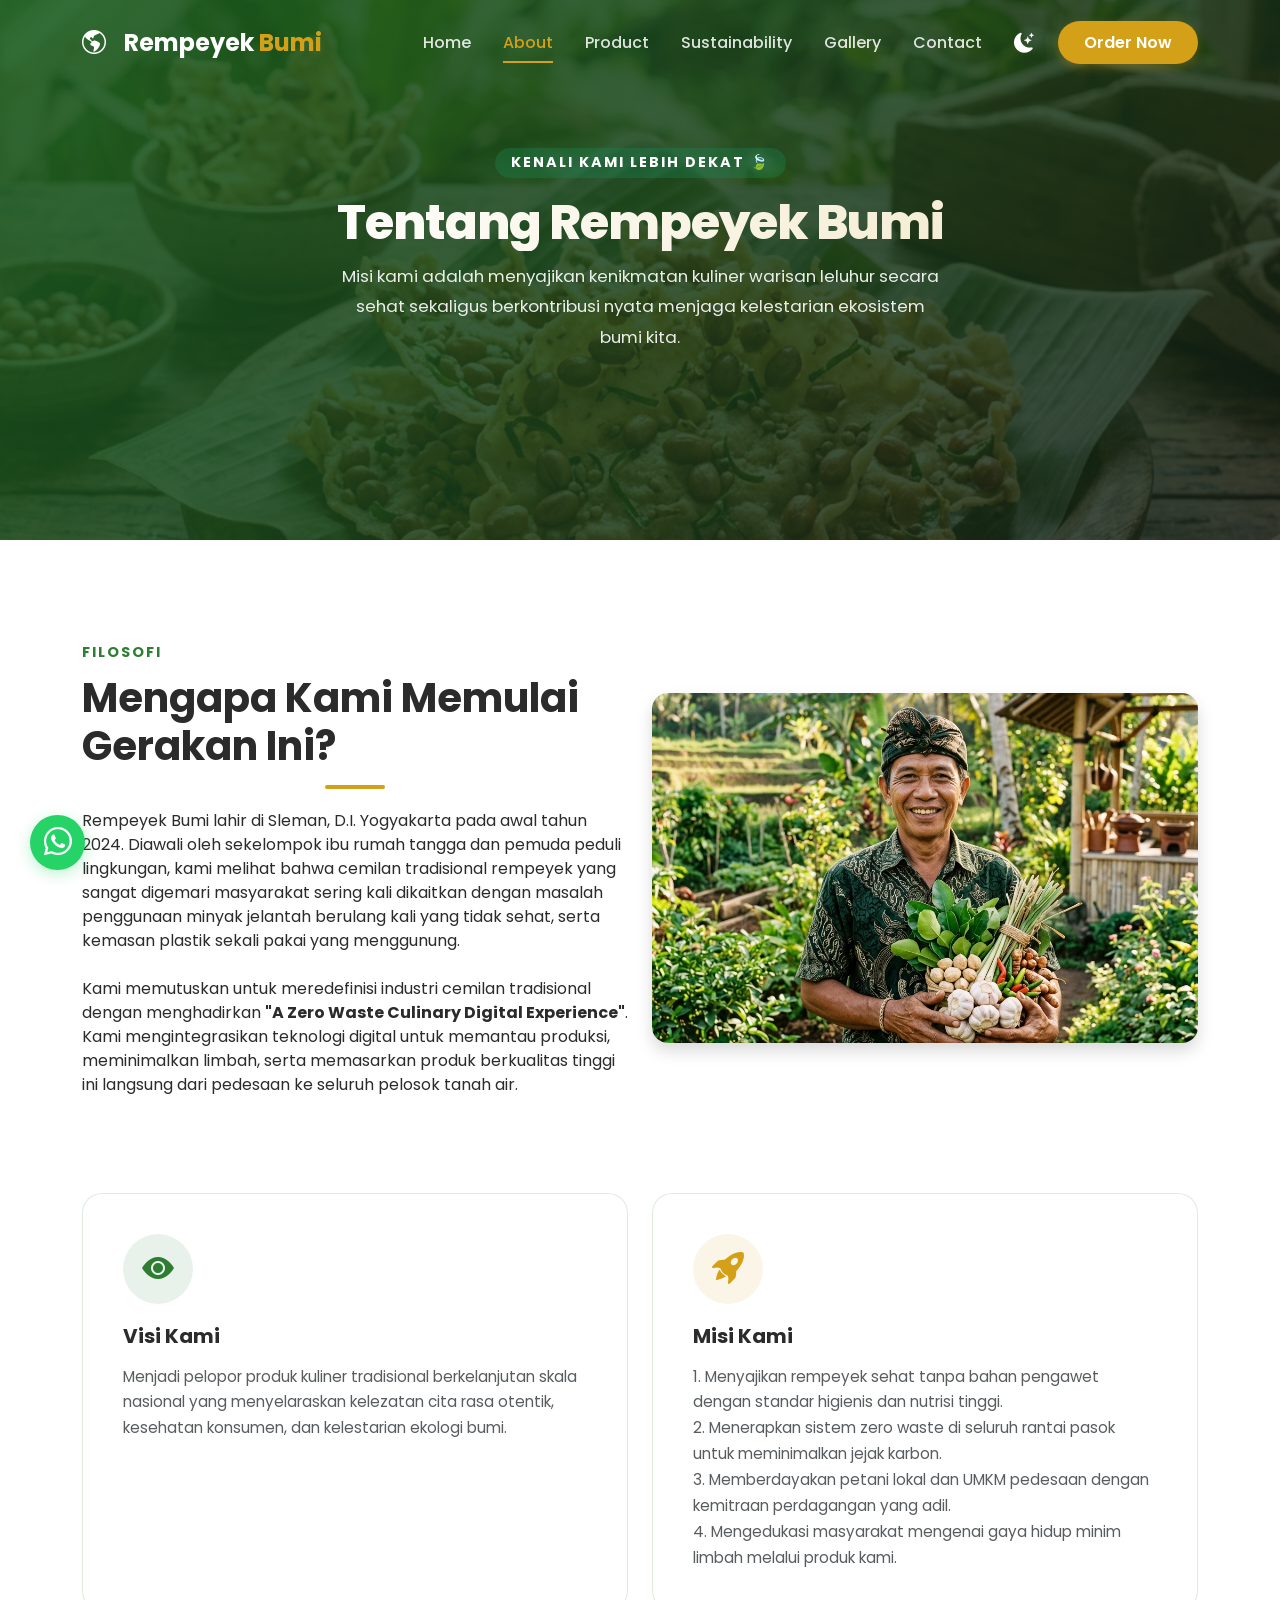
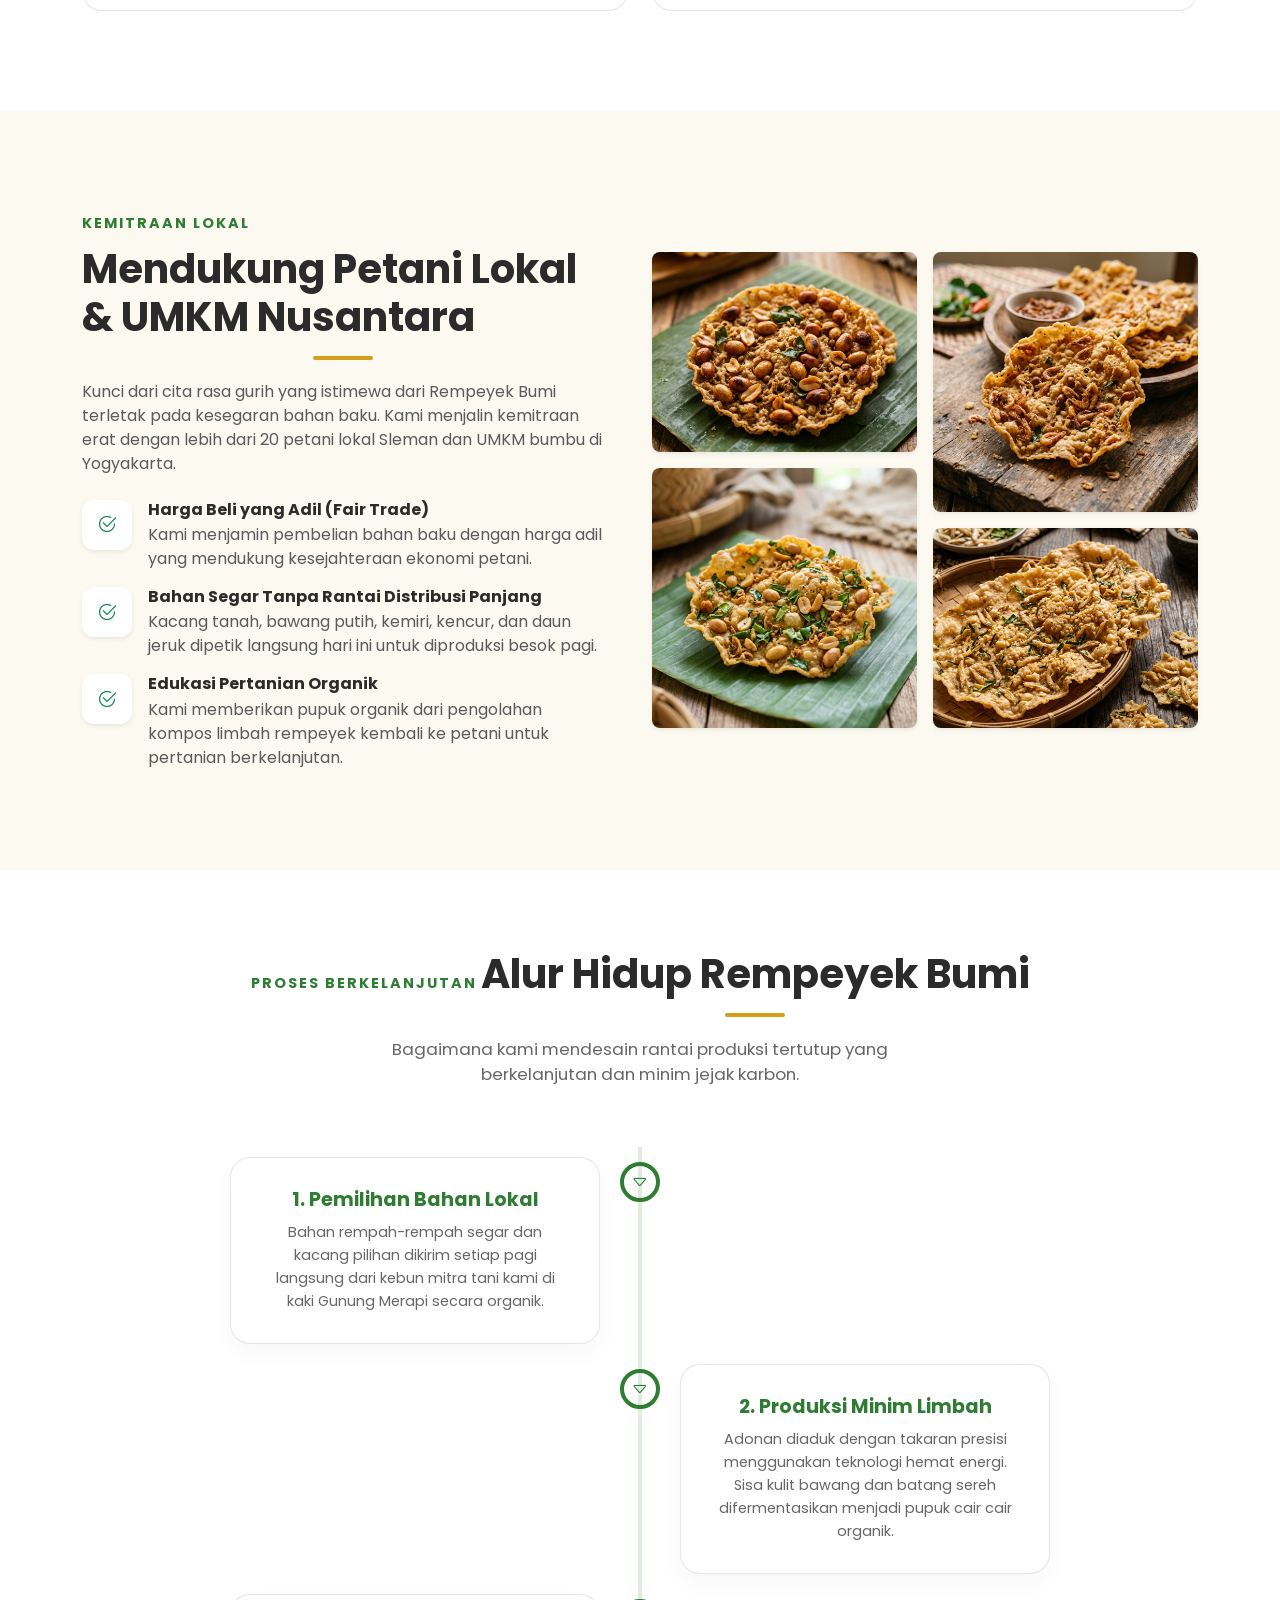
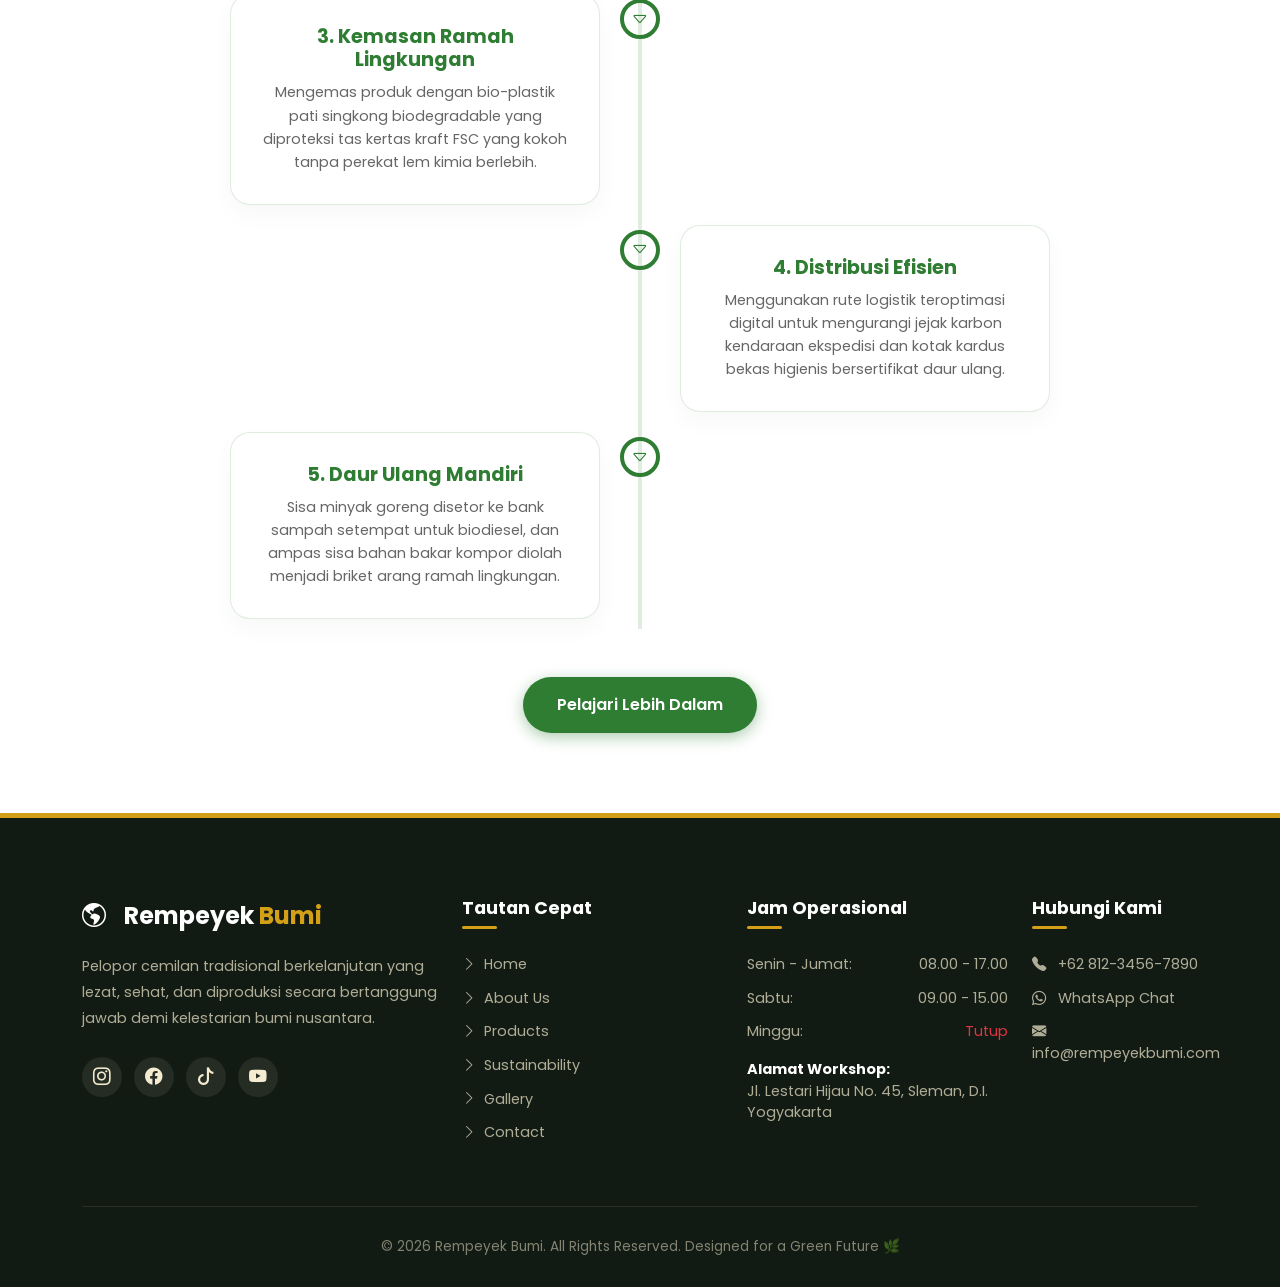
==== about.html @ d3e13c8d "project lomba" ====
<!DOCTYPE html>
<html lang="id">
<head>
    <meta charset="UTF-8">
    <meta name="viewport" content="width=device-width, initial-scale=1.0">
    <title>Tentang Kami | Rempeyek Bumi</title>
    <meta name="description" content="Kisah, visi, misi, dan komitmen keberlanjutan Rempeyek Bumi dalam menyajikan produk ramah lingkungan tanpa limbah.">
    <meta name="keywords" content="Tentang Rempeyek Bumi, Sejarah Rempeyek Bumi, Visi Misi Kuliner Berkelanjutan, UMKM Hijau">

    <!-- Favicon -->
    <link rel="icon" type="image/png" href="assets/logo.png" onerror="this.src='https://cdn-icons-png.flaticon.com/512/188/188333.png'">

    <!-- Google Fonts (Poppins) -->
    <link rel="preconnect" href="https://fonts.googleapis.com">
    <link rel="preconnect" href="https://fonts.gstatic.com" crossorigin>
    <link href="https://fonts.googleapis.com/css2?family=Poppins:ital,wght@0,300;0,400;0,500;0,600;0,700;0,800;1,400&display=swap" rel="stylesheet">

    <!-- Bootstrap 5 CSS -->
    <link href="https://cdn.jsdelivr.net/npm/bootstrap@5.3.3/dist/css/bootstrap.min.css" rel="stylesheet">
    
    <!-- Bootstrap Icons -->
    <link href="https://cdn.jsdelivr.net/npm/bootstrap-icons@1.11.3/font/bootstrap-icons.min.css" rel="stylesheet">

    <!-- Custom CSS -->
    <link rel="stylesheet" href="css/style.css">
    <link rel="stylesheet" href="css/responsive.css">
</head>
<body>

    <!-- Preloader -->
    <div id="preloader">
        <div class="spinner"></div>
    </div>

    <!-- Scroll Progress Bar -->
    <div class="scroll-progress-container">
        <div class="scroll-progress-bar"></div>
    </div>

    <!-- Sticky Navbar -->
    <nav class="navbar navbar-expand-lg fixed-top">
        <div class="container">
            <a class="navbar-brand" href="index.html">
                <i class="bi bi-globe-americas text-accent me-2"></i>
                <span class="fw-bold">Rempeyek <span style="color: var(--accent-color);">Bumi</span></span>
            </a>
            
            <div class="d-flex align-items-center d-lg-none gap-2">
                <!-- Dark Mode Toggle Mobile -->
                <button class="theme-toggle-btn" id="themeToggleMobile" onclick="document.getElementById('themeToggle').click()" aria-label="Toggle Theme">
                    <i class="bi bi-moon-stars-fill"></i>
                </button>
                <button class="navbar-toggler" type="button" data-bs-toggle="collapse" data-bs-target="#navbarNav" aria-controls="navbarNav" aria-expanded="false" aria-label="Toggle navigation">
                    <span class="navbar-toggler-icon"></span>
                </button>
            </div>

            <div class="collapse navbar-collapse" id="navbarNav">
                <ul class="navbar-nav ms-auto align-items-lg-center">
                    <li class="nav-item">
                        <a class="nav-link" href="index.html">Home</a>
                    </li>
                    <li class="nav-item">
                        <a class="nav-link" href="about.html">About</a>
                    </li>
                    <li class="nav-item">
                        <a class="nav-link" href="product.html">Product</a>
                    </li>
                    <li class="nav-item">
                        <a class="nav-link" href="sustainability.html">Sustainability</a>
                    </li>
                    <li class="nav-item">
                        <a class="nav-link" href="sustainability.html#gallery">Gallery</a>
                    </li>
                    <li class="nav-item">
                        <a class="nav-link" href="contact.html">Contact</a>
                    </li>
                    <!-- Dark Mode Toggle Desktop -->
                    <li class="nav-item d-none d-lg-block ms-2 me-3">
                        <button class="theme-toggle-btn" id="themeToggle" aria-label="Toggle Theme">
                            <i class="bi bi-moon-stars-fill"></i>
                        </button>
                    </li>
                    <li class="nav-item">
                        <a class="btn-nav-order" href="product.html">Order Now</a>
                    </li>
                </ul>
            </div>
        </div>
    </nav>

    <!-- Page Header (Hero style but shorter) -->
    <header class="hero-section" style="background-image: url('img/hero-bg.png'); height: 60vh; min-height: 400px;">
        <div class="hero-overlay" style="background: linear-gradient(135deg, rgba(27, 94, 32, 0.9) 0%, rgba(18, 27, 19, 0.8) 100%);"></div>
        <div class="container text-center hero-content">
            <span class="section-tag text-white bg-success px-3 py-1 rounded-pill mb-3 fs-7" style="--bs-bg-opacity: .35;">
                Kenali Kami Lebih Dekat 🍃
            </span>
            <h1 class="hero-title" style="font-size: 3rem;">Tentang Rempeyek Bumi</h1>
            <p class="hero-desc mx-auto" style="max-width: 600px; font-size: 1.05rem;">
                Misi kami adalah menyajikan kenikmatan kuliner warisan leluhur secara sehat sekaligus berkontribusi nyata menjaga kelestarian ekosistem bumi kita.
            </p>
        </div>
    </header>

    <!-- Vision & Mission Section -->
    <section class="section-padding">
        <div class="container">
            <div class="row align-items-center mb-5 pb-lg-4">
                <div class="col-lg-6 order-lg-2 mb-4 mb-lg-0 fade-up-element">
                    <img src="img/about-chef.png" alt="Filosofi Kami" class="img-fluid rounded-4 shadow" style="width: 100%; height: 350px; object-fit: cover;">
                </div>
                <div class="col-lg-6 order-lg-1 fade-up-element justify">
                    <span class="section-tag">Filosofi</span>
                    <h2 class="section-title text-start">Mengapa Kami Memulai Gerakan Ini?</h2>
                    <p class="mb-4">
                        Rempeyek Bumi lahir di Sleman, D.I. Yogyakarta pada awal tahun 2024. Diawali oleh sekelompok ibu rumah tangga dan pemuda peduli lingkungan, kami melihat bahwa cemilan tradisional rempeyek yang sangat digemari masyarakat sering kali dikaitkan dengan masalah penggunaan minyak jelantah berulang kali yang tidak sehat, serta kemasan plastik sekali pakai yang menggunung.
                    </p>
                    <p class="mb-0">
                        Kami memutuskan untuk meredefinisi industri cemilan tradisional dengan menghadirkan <strong>"A Zero Waste Culinary Digital Experience"</strong>. Kami mengintegrasikan teknologi digital untuk memantau produksi, meminimalkan limbah, serta memasarkan produk berkualitas tinggi ini langsung dari pedesaan ke seluruh pelosok tanah air.
                    </p>
                </div>
            </div>

            <!-- Vision Mission Boxes -->
            <div class="row g-4 mt-4">
                <div class="col-md-6 fade-up-element">
                    <div class="choose-card" style="text-align: left; padding: 40px;">
                        <div class="choose-icon-wrapper" style="margin: 0 0 20px 0;">
                            <i class="bi bi-eye-fill"></i>
                        </div>
                        <h4 class="mb-3">Visi Kami</h4>
                        <p class="text-muted mb-0" style="font-size: 0.95rem; line-height: 1.7;">
                            Menjadi pelopor produk kuliner tradisional berkelanjutan skala nasional yang menyelaraskan kelezatan cita rasa otentik, kesehatan konsumen, dan kelestarian ekologi bumi.
                        </p>
                    </div>
                </div>
                <div class="col-md-6 fade-up-element">
                    <div class="choose-card" style="text-align: left; padding: 40px;">
                        <div class="choose-icon-wrapper" style="margin: 0 0 20px 0; background-color: rgba(212, 160, 23, 0.1); color: var(--accent-color);">
                            <i class="bi bi-rocket-takeoff-fill"></i>
                        </div>
                        <h4 class="mb-3">Misi Kami</h4>
                        <p class="text-muted mb-0" style="font-size: 0.95rem; line-height: 1.7;">
                            1. Menyajikan rempeyek sehat tanpa bahan pengawet dengan standar higienis dan nutrisi tinggi.<br>
                            2. Menerapkan sistem zero waste di seluruh rantai pasok untuk meminimalkan jejak karbon.<br>
                            3. Memberdayakan petani lokal dan UMKM pedesaan dengan kemitraan perdagangan yang adil.<br>
                            4. Mengedukasi masyarakat mengenai gaya hidup minim limbah melalui produk kami.
                        </p>
                    </div>
                </div>
            </div>
        </div>
    </section>

    <!-- Local Farmers Partnership Section -->
    <section class="section-padding bg-cream-section">
        <div class="container">
            <div class="row align-items-center">
                <div class="col-lg-6 fade-up-element">
                    <div class="pe-lg-4">
                        <span class="section-tag">Kemitraan Lokal</span>
                        <h2 class="section-title text-start">Mendukung Petani Lokal & UMKM Nusantara</h2>
                        <p class="mb-4 text-muted">
                            Kunci dari cita rasa gurih yang istimewa dari Rempeyek Bumi terletak pada kesegaran bahan baku. Kami menjalin kemitraan erat dengan lebih dari 20 petani lokal Sleman dan UMKM bumbu di Yogyakarta.
                        </p>
                        
                        <div class="d-flex align-items-start gap-3 mb-3">
                            <div class="about-icon-wrapper bg-white shadow-sm" style="font-size: 1.25rem;">
                                <i class="bi bi-check2-circle text-success"></i>
                            </div>
                            <div>
                                <h6 class="fw-bold mb-1">Harga Beli yang Adil (Fair Trade)</h6>
                                <p class="text-muted mb-0 fs-7">Kami menjamin pembelian bahan baku dengan harga adil yang mendukung kesejahteraan ekonomi petani.</p>
                            </div>
                        </div>

                        <div class="d-flex align-items-start gap-3 mb-3">
                            <div class="about-icon-wrapper bg-white shadow-sm" style="font-size: 1.25rem;">
                                <i class="bi bi-check2-circle text-success"></i>
                            </div>
                            <div>
                                <h6 class="fw-bold mb-1">Bahan Segar Tanpa Rantai Distribusi Panjang</h6>
                                <p class="text-muted mb-0 fs-7">Kacang tanah, bawang putih, kemiri, kencur, dan daun jeruk dipetik langsung hari ini untuk diproduksi besok pagi.</p>
                            </div>
                        </div>

                        <div class="d-flex align-items-start gap-3">
                            <div class="about-icon-wrapper bg-white shadow-sm" style="font-size: 1.25rem;">
                                <i class="bi bi-check2-circle text-success"></i>
                            </div>
                            <div>
                                <h6 class="fw-bold mb-1">Edukasi Pertanian Organik</h6>
                                <p class="text-muted mb-0 fs-7">Kami memberikan pupuk organik dari pengolahan kompos limbah rempeyek kembali ke petani untuk pertanian berkelanjutan.</p>
                            </div>
                        </div>
                    </div>
                </div>
                <div class="col-lg-6 mt-5 mt-lg-0 fade-up-element">
                    <div class="row g-3">
                        <div class="col-6">
                            <img src="img/prod-kacang.png" alt="Bahan Kacang Tanah" class="img-fluid rounded-3 shadow-sm mb-3" style="width: 100%; height: 200px; object-fit: cover;" onerror="this.src='https://images.unsplash.com/photo-1599599810769-bcde5a160d32?auto=format&fit=crop&w=300&q=80'">
                            <img src="img/prod-daunjeruk.png" alt="Daun Jeruk Segar" class="img-fluid rounded-3 shadow-sm" style="width: 100%; height: 260px; object-fit: cover;" onerror="this.src='https://images.unsplash.com/photo-1596701062351-8c2c14d1fdd0?auto=format&fit=crop&w=300&q=80'">
                        </div>
                        <div class="col-6">
                            <img src="img/prod-udang.png" alt="Udang Rebon Segar" class="img-fluid rounded-3 shadow-sm mb-3" style="width: 100%; height: 260px; object-fit: cover;" onerror="this.src='https://images.unsplash.com/photo-1534422298391-e4f8c172dddb?auto=format&fit=crop&w=300&q=80'">
                            <img src="img/prod-teri.png" alt="Teri Nasi Premium" class="img-fluid rounded-3 shadow-sm" style="width: 100%; height: 200px; object-fit: cover;" onerror="this.src='https://images.unsplash.com/photo-1534080391025-a7c065f41ae1?auto=format&fit=crop&w=300&q=80'">
                        </div>
                    </div>
                </div>
            </div>
        </div>
    </section>

    <!-- Sourcing-to-Waste Process Timeline Section -->
    <section class="section-padding timeline-section" id="process">
        <div class="container text-center">
            <span class="section-tag">Proses Berkelanjutan</span>
            <h2 class="section-title">Alur Hidup Rempeyek Bumi</h2>
            <p class="section-desc">
                Bagaimana kami mendesain rantai produksi tertutup yang berkelanjutan dan minim jejak karbon.
            </p>

            <!-- Timeline -->
            <div class="timeline mt-5">
                <!-- Step 1 -->
                <div class="timeline-item timeline-left fade-up-element">
                    <div class="timeline-content">
                        <h4>1. Pemilihan Bahan Lokal</h4>
                        <p>Bahan rempah-rempah segar dan kacang pilihan dikirim setiap pagi langsung dari kebun mitra tani kami di kaki Gunung Merapi secara organik.</p>
                    </div>
                </div>
                <!-- Step 2 -->
                <div class="timeline-item timeline-right fade-up-element">
                    <div class="timeline-content">
                        <h4>2. Produksi Minim Limbah</h4>
                        <p>Adonan diaduk dengan takaran presisi menggunakan teknologi hemat energi. Sisa kulit bawang dan batang sereh difermentasikan menjadi pupuk cair cair organik.</p>
                    </div>
                </div>
                <!-- Step 3 -->
                <div class="timeline-item timeline-left fade-up-element">
                    <div class="timeline-content">
                        <h4>3. Kemasan Ramah Lingkungan</h4>
                        <p>Mengemas produk dengan bio-plastik pati singkong biodegradable yang diproteksi tas kertas kraft FSC yang kokoh tanpa perekat lem kimia berlebih.</p>
                    </div>
                </div>
                <!-- Step 4 -->
                <div class="timeline-item timeline-right fade-up-element">
                    <div class="timeline-content">
                        <h4>4. Distribusi Efisien</h4>
                        <p>Menggunakan rute logistik teroptimasi digital untuk mengurangi jejak karbon kendaraan ekspedisi dan kotak kardus bekas higienis bersertifikat daur ulang.</p>
                    </div>
                </div>
                <!-- Step 5 -->
                <div class="timeline-item timeline-left fade-up-element">
                    <div class="timeline-content">
                        <h4>5. Daur Ulang Mandiri</h4>
                        <p>Sisa minyak goreng disetor ke bank sampah setempat untuk biodiesel, dan ampas sisa bahan bakar kompor diolah menjadi briket arang ramah lingkungan.</p>
                    </div>
                </div>
            </div>
            
            <div class="text-center mt-5">
                <a href="sustainability.html" class="btn btn-primary-custom">Pelajari Lebih Dalam</a>
            </div>
        </div>
    </section>

    <!-- Footer -->
    <footer class="footer">
        <div class="container">
            <div class="row g-4">
                <div class="col-lg-4 col-md-6">
                    <a class="footer-brand" href="index.html">
                        <i class="bi bi-globe-americas text-accent me-2"></i>
                        <span>Rempeyek <span style="color: var(--accent-color);">Bumi</span></span>
                    </a>
                    <p class="footer-desc">
                        Pelopor cemilan tradisional berkelanjutan yang lezat, sehat, dan diproduksi secara bertanggung jawab demi kelestarian bumi nusantara.
                    </p>
                    <div class="social-links">
                        <a href="https://instagram.com" target="_blank" class="social-btn" aria-label="Instagram"><i class="bi bi-instagram"></i></a>
                        <a href="https://facebook.com" target="_blank" class="social-btn" aria-label="Facebook"><i class="bi bi-facebook"></i></a>
                        <a href="https://tiktok.com" target="_blank" class="social-btn" aria-label="TikTok"><i class="bi bi-tiktok"></i></a>
                        <a href="https://youtube.com" target="_blank" class="social-btn" aria-label="YouTube"><i class="bi bi-youtube"></i></a>
                    </div>
                </div>
                
                <div class="col-lg-3 col-md-6">
                    <h5 class="footer-title">Tautan Cepat</h5>
                    <ul class="footer-links">
                        <li><a href="index.html"><i class="bi bi-chevron-right me-1"></i> Home</a></li>
                        <li><a href="about.html"><i class="bi bi-chevron-right me-1"></i> About Us</a></li>
                        <li><a href="product.html"><i class="bi bi-chevron-right me-1"></i> Products</a></li>
                        <li><a href="sustainability.html"><i class="bi bi-chevron-right me-1"></i> Sustainability</a></li>
                        <li><a href="sustainability.html#gallery"><i class="bi bi-chevron-right me-1"></i> Gallery</a></li>
                        <li><a href="contact.html"><i class="bi bi-chevron-right me-1"></i> Contact</a></li>
                    </ul>
                </div>

                <div class="col-lg-3 col-md-6">
                    <h5 class="footer-title">Jam Operasional</h5>
                    <ul class="footer-links" style="color: rgba(244, 235, 208, 0.7);">
                        <li class="d-flex justify-content-between"><span>Senin - Jumat:</span> <span>08.00 - 17.00</span></li>
                        <li class="d-flex justify-content-between"><span>Sabtu:</span> <span>09.00 - 15.00</span></li>
                        <li class="d-flex justify-content-between"><span>Minggu:</span> <span class="text-danger">Tutup</span></li>
                        <li class="mt-3">
                            <span class="d-block fw-bold text-white">Alamat Workshop:</span>
                            Jl. Lestari Hijau No. 45, Sleman, D.I. Yogyakarta
                        </li>
                    </ul>
                </div>

                <div class="col-lg-2 col-md-6">
                    <h5 class="footer-title">Hubungi Kami</h5>
                    <ul class="footer-links">
                        <li><a href="tel:+6281234567890"><i class="bi bi-telephone-fill me-2 text-accent"></i> +62 812-3456-7890</a></li>
                        <li><a href="https://wa.me/6281234567890" target="_blank"><i class="bi bi-whatsapp me-2 text-accent"></i> WhatsApp Chat</a></li>
                        <li><a href="mailto:info@rempeyekbumi.com"><i class="bi bi-envelope-fill me-2 text-accent"></i> info@rempeyekbumi.com</a></li>
                    </ul>
                </div>
            </div>
            
            <div class="footer-bottom">
                <p class="mb-0">&copy; 2026 Rempeyek Bumi. All Rights Reserved. Designed for a Green Future 🌿</p>
            </div>
        </div>
    </footer>

    <!-- Back to Top Button -->
    <button class="back-to-top" aria-label="Scroll Back to Top">
        <i class="bi bi-arrow-up-short"></i>
    </button>

    <!-- Floating WhatsApp Button -->
    <a href="https://wa.me/6281234567890" target="_blank" class="whatsapp-float" aria-label="Contact via WhatsApp">
        <i class="bi bi-whatsapp"></i>
    </a>

    <!-- Toast Notification Container -->
    <div class="toast-container position-fixed bottom-0 end-0 p-3" id="toastContainer"></div>

    <!-- Bootstrap 5 Bundle with Popper -->
    <script src="https://cdn.jsdelivr.net/npm/bootstrap@5.3.3/dist/js/bootstrap.bundle.min.js"></script>
    
    <!-- Custom JS -->
    <script src="js/script.js"></script>
</body>
</html>
---- css/style.css ----
/* ==========================================================================
   STYLE.CSS - Rempeyek Bumi (Zero Waste Culinary Digital Experience)
   ========================================================================== */

/* --- Google Fonts --- */
@import url('https://fonts.googleapis.com/css2?family=Poppins:ital,wght@0,300;0,400;0,500;0,600;0,700;0,800;1,400&display=swap');

/* --- Root Variables (Light Theme) --- */
:root {
    --primary-color: #2E7D32;        /* Eco Green */
    --primary-light: #4caf50;
    --primary-dark: #1b5e20;
    --secondary-color: #F4EBD0;      /* Warm Cream */
    --accent-color: #D4A017;         /* Eco Gold */
    --accent-light: #ffd700;
    --text-color: #2B2B2B;           /* Dark Charcoal */
    --bg-color: #FFFFFF;             /* Pure White */
    --card-bg: #FFFFFF;
    --footer-bg: #121B13;
    --footer-text: #F4EBD0;
    --border-color: rgba(46, 125, 50, 0.15);
    
    /* Glassmorphism Styles */
    --glass-bg: rgba(255, 255, 255, 0.85);
    --glass-border: rgba(255, 255, 255, 0.4);
    --glass-shadow: rgba(0, 0, 0, 0.08);
    
    /* Transitions */
    --transition-fast: all 0.25s ease-in-out;
    --transition-slow: all 0.5s cubic-bezier(0.4, 0, 0.2, 1);
}

/* --- Dark Theme Variables --- */
body.dark-theme {
    --primary-color: #3b9c40;        /* Brighter green for contrast */
    --primary-light: #81c784;
    --primary-dark: #0f3d12;
    --secondary-color: #2D271F;      /* Dark warm cream/brown */
    --accent-color: #E5B22D;         /* Vibrant Gold */
    --accent-light: #ffd700;
    --text-color: #F4EBD0;           /* Cream text for dark theme */
    --bg-color: #0F1610;             /* Very Dark Eco Green */
    --card-bg: #162218;              /* Slightly lighter dark green */
    --border-color: rgba(255, 255, 255, 0.1);
    
    --glass-bg: rgba(22, 34, 24, 0.85);
    --glass-border: rgba(255, 255, 255, 0.05);
    --glass-shadow: rgba(0, 0, 0, 0.3);
}

/* --- Core Reset & Styles --- */
* {
    margin: 0;
    padding: 0;
    box-sizing: border-box;
}

body {
    font-family: 'Poppins', sans-serif;
    color: var(--text-color);
    background-color: var(--bg-color);
    overflow-x: hidden;
    transition: background-color var(--transition-slow), color var(--transition-slow);
}

a {
    text-decoration: none;
    transition: var(--transition-fast);
}

ul {
    list-style: none;
    padding: 0;
    margin: 0;
}

/* --- Preloader --- */
#preloader {
    position: fixed;
    top: 0;
    left: 0;
    width: 100%;
    height: 100%;
    background-color: var(--bg-color);
    z-index: 99999;
    display: flex;
    justify-content: center;
    align-items: center;
    transition: opacity 0.5s ease, visibility 0.5s ease;
}

.spinner {
    width: 60px;
    height: 60px;
    border: 5px solid var(--secondary-color);
    border-top: 5px solid var(--primary-color);
    border-radius: 50%;
    animation: spin 1s linear infinite;
}

@keyframes spin {
    0% { transform: rotate(0deg); }
    100% { transform: rotate(360deg); }
}

/* --- Scroll Progress Bar --- */
.scroll-progress-container {
    position: fixed;
    top: 0;
    left: 0;
    width: 100%;
    height: 4px;
    z-index: 10000;
    background: transparent;
}

.scroll-progress-bar {
    height: 100%;
    background: linear-gradient(to right, var(--primary-color), var(--accent-color));
    width: 0%;
    transition: width 0.1s ease-out;
}

/* --- Sticky Navbar --- */
.navbar {
    padding: 20px 0;
    transition: var(--transition-slow);
    z-index: 9999;
    border-bottom: 1px solid transparent;
}

.navbar.navbar-scrolled {
    padding: 10px 0;
    background-color: var(--glass-bg) !important;
    backdrop-filter: blur(15px);
    -webkit-backdrop-filter: blur(15px);
    box-shadow: 0 4px 30px var(--glass-shadow);
    border-bottom: 1px solid var(--glass-border);
}

.navbar-brand {
    font-weight: 700;
    font-size: 1.5rem;
    color: #FFFFFF !important;
    display: flex;
    align-items: center;
    gap: 10px;
}

.navbar.navbar-scrolled .navbar-brand {
    color: var(--primary-color) !important;
}

.navbar-brand img {
    height: 40px;
    transition: var(--transition-fast);
}

.nav-link {
    font-weight: 500;
    color: rgba(255, 255, 255, 0.85) !important;
    position: relative;
    padding: 8px 16px !important;
    transition: var(--transition-fast);
}

.navbar.navbar-scrolled .nav-link {
    color: var(--text-color) !important;
}

.nav-link:hover, 
.nav-link.active {
    color: var(--accent-color) !important;
}

.navbar.navbar-scrolled .nav-link:hover, 
.navbar.navbar-scrolled .nav-link.active {
    color: var(--primary-color) !important;
}

.nav-link::after {
    content: '';
    position: absolute;
    bottom: 0;
    left: 16px;
    width: 0;
    height: 2px;
    background-color: var(--accent-color);
    transition: var(--transition-fast);
}

.navbar.navbar-scrolled .nav-link::after {
    background-color: var(--primary-color);
}

.nav-link:hover::after,
.nav-link.active::after {
    width: calc(100% - 32px);
}

.navbar-toggler {
    border: none;
    padding: 5px;
}

.navbar-toggler:focus {
    box-shadow: none;
}

.navbar-toggler-icon {
    background-image: url("data:image/svg+xml,%3csvg xmlns='http://www.w3.org/2000/svg' viewBox='0 0 30 30'%3e%3cpath stroke='rgba%28255, 255, 255, 0.95%29' stroke-linecap='round' stroke-miterlimit='10' stroke-width='2' d='M4 7h22M4 15h22M4 23h22'/%3e%3c/svg%3e");
}

.navbar.navbar-scrolled .navbar-toggler-icon {
    background-image: url("data:image/svg+xml,%3csvg xmlns='http://www.w3.org/2000/svg' viewBox='0 0 30 30'%3e%3cpath stroke='rgba%2846, 125, 50, 0.95%29' stroke-linecap='round' stroke-miterlimit='10' stroke-width='2' d='M4 7h22M4 15h22M4 23h22'/%3e%3c/svg%3e");
}

/* Navbar Buttons & Toggles */
.btn-nav-order {
    background-color: var(--accent-color);
    color: #FFFFFF !important;
    font-weight: 600;
    border-radius: 50px;
    padding: 8px 24px !important;
    border: 2px solid transparent;
    transition: var(--transition-fast);
    box-shadow: 0 4px 10px rgba(212, 160, 23, 0.3);
}

.btn-nav-order:hover {
    background-color: transparent;
    border-color: var(--accent-color);
    color: var(--accent-color) !important;
    box-shadow: none;
}

.navbar.navbar-scrolled .btn-nav-order {
    background-color: var(--primary-color);
    box-shadow: 0 4px 10px rgba(46, 125, 50, 0.3);
}

.navbar.navbar-scrolled .btn-nav-order:hover {
    background-color: transparent;
    border-color: var(--primary-color);
    color: var(--primary-color) !important;
}

.theme-toggle-btn {
    background: transparent;
    border: none;
    font-size: 1.25rem;
    color: #FFFFFF;
    cursor: pointer;
    padding: 8px;
    display: flex;
    align-items: center;
    justify-content: center;
    transition: var(--transition-fast);
}

.navbar.navbar-scrolled .theme-toggle-btn {
    color: var(--text-color);
}

.theme-toggle-btn:hover {
    transform: rotate(15deg) scale(1.1);
    color: var(--accent-color);
}

/* --- Hero Section --- */
.hero-section {
    position: relative;
    height: 100vh;
    min-height: 600px;
    background-size: cover;
    background-position: center;
    background-repeat: no-repeat;
    display: flex;
    align-items: center;
    justify-content: center;
}

.hero-overlay {
    position: absolute;
    top: 0;
    left: 0;
    width: 100%;
    height: 100%;
    background: linear-gradient(135deg, rgba(27, 94, 32, 0.85) 0%, rgba(18, 27, 19, 0.6) 100%);
    z-index: 1;
}

.hero-content {
    position: relative;
    z-index: 2;
    color: #FFFFFF;
    max-width: 800px;
}

.hero-title {
    font-size: 4rem;
    font-weight: 800;
    letter-spacing: -1px;
    margin-bottom: 10px;
    background: linear-gradient(to right, #FFFFFF, var(--secondary-color));
    -webkit-background-clip: text;
    -webkit-text-fill-color: transparent;
}

.hero-subtitle {
    font-size: 1.75rem;
    font-weight: 500;
    color: var(--accent-color);
    margin-bottom: 25px;
    text-transform: uppercase;
    letter-spacing: 2px;
}

.hero-desc {
    font-size: 1.15rem;
    line-height: 1.8;
    color: rgba(255, 255, 255, 0.9);
    margin-bottom: 40px;
}

.hero-buttons {
    display: flex;
    gap: 20px;
    justify-content: center;
}

.btn-primary-custom {
    background-color: var(--primary-color);
    color: #FFFFFF;
    font-weight: 600;
    padding: 14px 32px;
    border-radius: 50px;
    border: 2px solid transparent;
    transition: var(--transition-fast);
    box-shadow: 0 4px 15px rgba(46, 125, 50, 0.4);
}

.btn-primary-custom:hover {
    background-color: transparent;
    border-color: #FFFFFF;
    color: #FFFFFF;
    box-shadow: none;
    transform: translateY(-3px);
}

.btn-secondary-custom {
    background-color: transparent;
    color: #FFFFFF;
    font-weight: 600;
    padding: 14px 32px;
    border-radius: 50px;
    border: 2px solid rgba(255, 255, 255, 0.8);
    transition: var(--transition-fast);
    display: flex;
    align-items: center;
    gap: 8px;
}

.btn-secondary-custom:hover {
    background-color: #FFFFFF;
    color: var(--primary-color);
    border-color: #FFFFFF;
    transform: translateY(-3px);
}

/* --- Section Formatting --- */
.section-padding {
    padding: 100px 0;
}

.bg-cream-section {
    background-color: rgba(244, 235, 208, 0.3);
}

.section-tag {
    font-size: 0.9rem;
    font-weight: 700;
    text-transform: uppercase;
    color: var(--primary-color);
    letter-spacing: 2px;
    margin-bottom: 10px;
    display: inline-block;
}

.section-title {
    font-size: 2.5rem;
    font-weight: 700;
    margin-bottom: 20px;
    position: relative;
    display: inline-block;
}

.section-title::after {
    content: '';
    display: block;
    width: 60px;
    height: 4px;
    background-color: var(--accent-color);
    margin: 15px auto 0 auto;
    border-radius: 2px;
}

.text-start .section-title::after {
    margin: 15px 0 0 0;
}

.section-desc {
    color: #666666;
    max-width: 600px;
    margin: 0 auto 60px auto;
    font-size: 1.05rem;
}

body.dark-theme .section-desc {
    color: #b0c4b1;
}

/* --- About Section --- */

.about-img-wrapper {
    position: relative;
}

.about-img {
    border-radius: 20px;
    box-shadow: 0 15px 30px rgba(0, 0, 0, 0.1);
    width: 100%;
    object-fit: cover;
    height: 480px;
}

.about-experience-badge {
    position: absolute;
    bottom: -20px;
    right: -20px;
    background: linear-gradient(135deg, var(--primary-color), var(--primary-dark));
    color: #FFFFFF;
    padding: 25px;
    border-radius: 15px;
    box-shadow: 0 10px 20px rgba(46, 125, 50, 0.3);
    text-align: center;
    border: 3px solid var(--secondary-color);
}

.about-experience-badge h3 {
    font-size: 2rem;
    font-weight: 800;
    margin-bottom: 0;
}

.about-experience-badge p {
    font-size: 0.85rem;
    margin-bottom: 0;
    text-transform: uppercase;
    letter-spacing: 1px;
}

.about-icon-card {
    background: var(--card-bg);
    border: 1px solid var(--border-color);
    border-radius: 15px;
    padding: 20px;
    transition: var(--transition-slow);
    display: flex;
    align-items: flex-start;
    gap: 15px;
}

.about-icon-card:hover {
    transform: translateY(-5px);
    box-shadow: 0 10px 25px rgba(0, 0, 0, 0.05);
    border-color: var(--primary-color);
}

.about-icon-wrapper {
    background-color: rgba(46, 125, 50, 0.1);
    color: var(--primary-color);
    width: 50px;
    height: 50px;
    border-radius: 12px;
    display: flex;
    align-items: center;
    justify-content: center;
    font-size: 1.5rem;
    flex-shrink: 0;
}

.about-icon-card h5 {
    font-weight: 600;
    margin-bottom: 5px;
    font-size: 1.05rem;
}

.about-icon-card p {
    font-size: 0.85rem;
    margin-bottom: 0;
    color: #777777;
}

body.dark-theme .about-icon-card p {
    color: #a0b2a1;
}

/* --- Product Section & Cards --- */
.product-filter-btn {
    background-color: transparent;
    color: var(--text-color);
    border: 1px solid var(--border-color);
    padding: 8px 24px;
    border-radius: 50px;
    font-weight: 500;
    transition: var(--transition-fast);
}

.product-filter-btn:hover,
.product-filter-btn.active {
    background-color: var(--primary-color);
    color: #FFFFFF;
    border-color: var(--primary-color);
    box-shadow: 0 4px 10px rgba(46, 125, 50, 0.25);
}

.product-card {
    background-color: var(--card-bg);
    border: 1px solid var(--border-color);
    border-radius: 20px;
    overflow: hidden;
    height: 100%;
    display: flex;
    flex-direction: column;
    transition: var(--transition-slow);
}

.product-card:hover {
    transform: translateY(-10px);
    box-shadow: 0 15px 35px rgba(0, 0, 0, 0.08);
    border-color: var(--primary-color);
}

.product-img-container {
    position: relative;
    overflow: hidden;
    height: 250px;
}

.product-img {
    width: 100%;
    height: 100%;
    object-fit: cover;
    transition: var(--transition-slow);
}

.product-card:hover .product-img {
    transform: scale(1.1);
}

.product-badge {
    position: absolute;
    top: 15px;
    left: 15px;
    background-color: var(--primary-color);
    color: #FFFFFF;
    font-size: 0.75rem;
    font-weight: 600;
    text-transform: uppercase;
    letter-spacing: 1px;
    padding: 6px 12px;
    border-radius: 50px;
    z-index: 2;
}

.product-body {
    padding: 25px;
    display: flex;
    flex-direction: column;
    flex-grow: 1;
}

.product-rating {
    color: var(--accent-color);
    font-size: 0.9rem;
    margin-bottom: 10px;
}

.product-title {
    font-size: 1.25rem;
    font-weight: 700;
    margin-bottom: 10px;
    transition: var(--transition-fast);
}

.product-desc {
    font-size: 0.9rem;
    color: #777777;
    margin-bottom: 20px;
    flex-grow: 1;
    display: -webkit-box;
    -webkit-line-clamp: 2;
    -webkit-box-orient: vertical;
    overflow: hidden;
}

body.dark-theme .product-desc {
    color: #a0b2a1;
}

.product-footer {
    display: flex;
    justify-content: space-between;
    align-items: center;
    border-top: 1px solid var(--border-color);
    padding-top: 20px;
    margin-top: auto;
}

.product-price {
    font-size: 1.25rem;
    font-weight: 700;
    color: var(--primary-color);
}

.btn-product-detail {
    background-color: transparent;
    color: var(--primary-color);
    border: 1px solid var(--primary-color);
    padding: 8px 16px;
    border-radius: 50px;
    font-size: 0.85rem;
    font-weight: 600;
    transition: var(--transition-fast);
}

.btn-product-detail:hover {
    background-color: var(--primary-color);
    color: #FFFFFF;
}

.btn-product-order {
    background-color: var(--accent-color);
    color: #FFFFFF;
    border: none;
    padding: 8px 16px;
    border-radius: 50px;
    font-size: 0.85rem;
    font-weight: 600;
    transition: var(--transition-fast);
}

.btn-product-order:hover {
    background-color: #B2830E;
    color: #FFFFFF;
}

/* --- Why Choose Us --- */
.choose-card {
    background-color: var(--card-bg);
    border: 1px solid var(--border-color);
    border-radius: 20px;
    padding: 40px 30px;
    text-align: center;
    height: 100%;
    transition: var(--transition-slow);
}

.choose-card:hover {
    transform: translateY(-5px);
    box-shadow: 0 10px 30px rgba(46, 125, 50, 0.08);
    border-color: var(--primary-color);
}

.choose-icon-wrapper {
    background-color: rgba(46, 125, 50, 0.1);
    color: var(--primary-color);
    width: 70px;
    height: 70px;
    border-radius: 50%;
    display: flex;
    align-items: center;
    justify-content: center;
    font-size: 2rem;
    margin: 0 auto 25px auto;
    transition: var(--transition-slow);
}

.choose-card:hover .choose-icon-wrapper {
    background-color: var(--primary-color);
    color: #FFFFFF;
    transform: scale(1.1) rotate(360deg);
}

.choose-card h4 {
    font-size: 1.25rem;
    font-weight: 700;
    margin-bottom: 12px;
}

.choose-card p {
    font-size: 0.9rem;
    color: #777777;
    margin-bottom: 0;
}

body.dark-theme .choose-card p {
    color: #a0b2a1;
}

/* --- Sustainability Timeline --- */
.timeline-section {
    position: relative;
    padding: 80px 0;
}

.timeline {
    position: relative;
    max-width: 900px;
    margin: 0 auto;
}

.timeline::after {
    content: '';
    position: absolute;
    width: 4px;
    background-color: var(--border-color);
    top: 0;
    bottom: 0;
    left: 50%;
    margin-left: -2px;
}

.timeline-item {
    position: relative;
    background-color: inherit;
    width: 50%;
    padding: 10px 40px;
}

.timeline-item::after {
    content: '\f22c'; /* Bootstrap leaf icon representation in custom CSS if font loaded */
    font-family: "bootstrap-icons";
    position: absolute;
    width: 40px;
    height: 40px;
    right: -20px;
    background-color: var(--bg-color);
    border: 4px solid var(--primary-color);
    color: var(--primary-color);
    top: 15px;
    border-radius: 50%;
    z-index: 1;
    display: flex;
    align-items: center;
    justify-content: center;
    font-size: 1.1rem;
    transition: var(--transition-slow);
}

.timeline-item:hover::after {
    background-color: var(--primary-color);
    color: #FFFFFF;
    transform: scale(1.2);
}

.timeline-left {
    left: 0;
}

.timeline-right {
    left: 50%;
}

.timeline-right::after {
    left: -20px;
}

.timeline-content {
    padding: 30px;
    background-color: var(--card-bg);
    border: 1px solid var(--border-color);
    position: relative;
    border-radius: 20px;
    box-shadow: 0 10px 25px rgba(0, 0, 0, 0.03);
    transition: var(--transition-slow);
}

.timeline-content:hover {
    box-shadow: 0 15px 30px rgba(46, 125, 50, 0.08);
    transform: translateY(-3px);
    border-color: var(--primary-color);
}

.timeline-content h4 {
    font-size: 1.2rem;
    font-weight: 700;
    color: var(--primary-color);
    margin-bottom: 10px;
}

.timeline-content p {
    font-size: 0.9rem;
    color: #666666;
    margin-bottom: 0;
    line-height: 1.6;
}

body.dark-theme .timeline-content p {
    color: #a0b2a1;
}

/* --- Gallery Grid --- */
.gallery-item {
    position: relative;
    border-radius: 15px;
    overflow: hidden;
    height: 280px;
    margin-bottom: 24px;
    box-shadow: 0 10px 20px rgba(0, 0, 0, 0.05);
}

.gallery-img {
    width: 100%;
    height: 100%;
    object-fit: cover;
    transition: var(--transition-slow);
}

.gallery-overlay {
    position: absolute;
    top: 0;
    left: 0;
    width: 100%;
    height: 100%;
    background: linear-gradient(to top, rgba(27, 94, 32, 0.9) 0%, rgba(212, 160, 23, 0.3) 100%);
    opacity: 0;
    transition: var(--transition-slow);
    display: flex;
    flex-direction: column;
    justify-content: flex-end;
    padding: 30px;
    z-index: 2;
}

.gallery-item:hover .gallery-img {
    transform: scale(1.15);
}

.gallery-item:hover .gallery-overlay {
    opacity: 1;
}

.gallery-overlay h5 {
    color: #FFFFFF;
    font-weight: 700;
    font-size: 1.15rem;
    margin-bottom: 5px;
    transform: translateY(20px);
    transition: transform 0.4s ease;
}

.gallery-overlay p {
    color: var(--secondary-color);
    font-size: 0.85rem;
    margin-bottom: 0;
    transform: translateY(20px);
    transition: transform 0.4s ease 0.1s;
}

.gallery-item:hover .gallery-overlay h5,
.gallery-item:hover .gallery-overlay p {
    transform: translateY(0);
}

/* --- Testimonials --- */
.testimonial-carousel {
    padding: 20px 0;
}

.testimonial-card {
    background-color: var(--card-bg);
    border: 1px solid var(--border-color);
    border-radius: 20px;
    padding: 40px;
    max-width: 700px;
    margin: 0 auto;
    box-shadow: 0 15px 30px rgba(0, 0, 0, 0.03);
    position: relative;
}

.testimonial-quote-icon {
    position: absolute;
    top: 30px;
    right: 40px;
    font-size: 4rem;
    color: rgba(46, 125, 50, 0.08);
    line-height: 1;
}

.testimonial-text {
    font-style: italic;
    font-size: 1.1rem;
    line-height: 1.8;
    margin-bottom: 25px;
    color: var(--text-color);
}

.testimonial-user {
    display: flex;
    align-items: center;
    gap: 15px;
}

.testimonial-user-img {
    width: 60px;
    height: 60px;
    border-radius: 50%;
    object-fit: cover;
    border: 3px solid var(--primary-color);
}

.testimonial-user-info h5 {
    font-weight: 700;
    font-size: 1.05rem;
    margin-bottom: 2px;
}

.testimonial-user-info p {
    font-size: 0.8rem;
    color: #777777;
    margin-bottom: 0;
}

body.dark-theme .testimonial-user-info p {
    color: #a0b2a1;
}

.carousel-indicators [data-bs-target] {
    background-color: var(--primary-color);
    width: 12px;
    height: 12px;
    border-radius: 50%;
    margin: 0 6px;
    border: none;
    opacity: 0.3;
}

.carousel-indicators .active {
    opacity: 1;
    width: 28px;
    border-radius: 10px;
}

/* --- Statistics Section --- */
.stats-section {
    background: linear-gradient(135deg, var(--primary-dark) 0%, var(--footer-bg) 100%);
    color: #FFFFFF;
    position: relative;
    padding: 80px 0;
    overflow: hidden;
}

.stats-card {
    text-align: center;
    padding: 20px;
    position: relative;
}

.stats-number {
    font-size: 3.5rem;
    font-weight: 800;
    color: var(--accent-color);
    line-height: 1;
    margin-bottom: 10px;
}

.stats-label {
    font-size: 0.95rem;
    font-weight: 600;
    text-transform: uppercase;
    letter-spacing: 1px;
    color: var(--secondary-color);
}

/* --- FAQ Accordion --- */
.faq-accordion .accordion-item {
    background-color: var(--card-bg);
    border: 1px solid var(--border-color);
    margin-bottom: 15px;
    border-radius: 12px !important;
    overflow: hidden;
}

.faq-accordion .accordion-button {
    font-weight: 600;
    color: var(--text-color);
    background-color: var(--card-bg);
    padding: 20px 25px;
    font-size: 1.05rem;
    border: none;
    box-shadow: none;
}

.faq-accordion .accordion-button:not(.collapsed) {
    color: var(--primary-color);
    background-color: rgba(46, 125, 50, 0.05);
}

.faq-accordion .accordion-button::after {
    background-image: url("data:image/svg+xml,%3csvg xmlns='http://www.w3.org/2000/svg' viewBox='0 0 16 16' fill='%232B2B2B'%3e%3cpath fill-rule='evenodd' d='M1.646 4.646a.5.5 0 0 1 .708 0L8 10.293l5.646-5.647a.5.5 0 0 1 .708.708l-6 6a.5.5 0 0 1-.708 0l-6-6a.5.5 0 0 1 0-.708z'/%3e%3c/svg%3e");
}

body.dark-theme .faq-accordion .accordion-button::after {
    background-image: url("data:image/svg+xml,%3csvg xmlns='http://www.w3.org/2000/svg' viewBox='0 0 16 16' fill='%23F4EBD0'%3e%3cpath fill-rule='evenodd' d='M1.646 4.646a.5.5 0 0 1 .708 0L8 10.293l5.646-5.647a.5.5 0 0 1 .708.708l-6 6a.5.5 0 0 1-.708 0l-6-6a.5.5 0 0 1 0-.708z'/%3e%3c/svg%3e");
}

.faq-accordion .accordion-button:not(.collapsed)::after {
    background-image: url("data:image/svg+xml,%3csvg xmlns='http://www.w3.org/2000/svg' viewBox='0 0 16 16' fill='%232E7D32'%3e%3cpath fill-rule='evenodd' d='M1.646 4.646a.5.5 0 0 1 .708 0L8 10.293l5.646-5.647a.5.5 0 0 1 .708.708l-6 6a.5.5 0 0 1-.708 0l-6-6a.5.5 0 0 1 0-.708z'/%3e%3c/svg%3e");
}

.faq-accordion .accordion-body {
    padding: 20px 25px;
    font-size: 0.95rem;
    line-height: 1.7;
    color: #666666;
    border-top: 1px solid var(--border-color);
}

body.dark-theme .faq-accordion .accordion-body {
    color: #a0b2a1;
}

/* --- Contact & Forms --- */
.contact-info-card {
    background-color: var(--card-bg);
    border: 1px solid var(--border-color);
    border-radius: 20px;
    padding: 40px;
    height: 100%;
}

.contact-info-item {
    display: flex;
    align-items: flex-start;
    gap: 15px;
    margin-bottom: 25px;
}

.contact-info-item:last-child {
    margin-bottom: 0;
}

.contact-info-icon {
    width: 45px;
    height: 45px;
    background-color: rgba(46, 125, 50, 0.1);
    color: var(--primary-color);
    border-radius: 10px;
    display: flex;
    align-items: center;
    justify-content: center;
    font-size: 1.25rem;
    flex-shrink: 0;
}

.contact-info-item h6 {
    font-weight: 700;
    margin-bottom: 4px;
    font-size: 0.95rem;
}

.contact-info-item p {
    margin-bottom: 0;
    font-size: 0.9rem;
    color: #666666;
}

body.dark-theme .contact-info-item p {
    color: #a0b2a1;
}

.contact-form-container {
    background-color: var(--card-bg);
    border: 1px solid var(--border-color);
    border-radius: 20px;
    padding: 40px;
    box-shadow: 0 10px 30px rgba(0, 0, 0, 0.03);
}

.form-floating > .form-control:focus ~ label,
.form-floating > .form-control:not(:placeholder-shown) ~ label {
    color: var(--primary-color);
}

.form-control {
    background-color: var(--bg-color);
    border: 1px solid var(--border-color);
    color: var(--text-color);
    border-radius: 10px;
    transition: var(--transition-fast);
}

.form-control:focus {
    background-color: var(--bg-color);
    border-color: var(--primary-color);
    box-shadow: 0 0 0 0.25rem rgba(46, 125, 50, 0.15);
    color: var(--text-color);
}

body.dark-theme .form-control {
    background-color: #111a12;
}

body.dark-theme .form-control:focus {
    background-color: #111a12;
}

.map-container {
    border-radius: 20px;
    overflow: hidden;
    border: 1px solid var(--border-color);
    height: 350px;
    box-shadow: 0 10px 25px rgba(0, 0, 0, 0.03);
}

/* --- Newsletter Card --- */
.newsletter-card {
    background: linear-gradient(135deg, var(--primary-color) 0%, var(--primary-dark) 100%);
    border-radius: 25px;
    padding: 60px 40px;
    color: #FFFFFF;
    text-align: center;
    box-shadow: 0 15px 30px rgba(46, 125, 50, 0.2);
}

.newsletter-card h3 {
    font-weight: 700;
    font-size: 2rem;
    margin-bottom: 15px;
}

.newsletter-card p {
    color: var(--secondary-color);
    max-width: 500px;
    margin: 0 auto 30px auto;
}

.newsletter-form {
    max-width: 550px;
    margin: 0 auto;
}

.newsletter-input {
    border-radius: 50px 0 0 50px !important;
    padding: 15px 25px;
    border: none;
}

.btn-newsletter {
    background-color: var(--accent-color);
    color: #FFFFFF;
    font-weight: 600;
    border-radius: 0 50px 50px 0 !important;
    padding: 0 35px;
    border: none;
    transition: var(--transition-fast);
}

.btn-newsletter:hover {
    background-color: #B2830E;
    color: #FFFFFF;
}

/* --- Footer --- */
.footer {
    background-color: var(--footer-bg);
    color: var(--footer-text);
    padding: 80px 0 30px 0;
    font-size: 0.9rem;
    border-top: 5px solid var(--accent-color);
}

.footer-brand {
    font-weight: 700;
    font-size: 1.5rem;
    color: #FFFFFF;
    display: flex;
    align-items: center;
    gap: 10px;
    margin-bottom: 20px;
}

.footer-brand img {
    height: 40px;
}

.footer-desc {
    color: rgba(244, 235, 208, 0.7);
    line-height: 1.8;
    margin-bottom: 25px;
}

.footer-title {
    font-size: 1.1rem;
    font-weight: 700;
    color: #FFFFFF;
    margin-bottom: 25px;
    position: relative;
    padding-bottom: 10px;
}

.footer-title::after {
    content: '';
    position: absolute;
    left: 0;
    bottom: 0;
    width: 35px;
    height: 3px;
    background-color: var(--accent-color);
    border-radius: 2px;
}

.footer-links li {
    margin-bottom: 12px;
}

.footer-links a {
    color: rgba(244, 235, 208, 0.7);
}

.footer-links a:hover {
    color: var(--accent-color);
    padding-left: 5px;
}

.social-links {
    display: flex;
    gap: 12px;
}

.social-btn {
    width: 40px;
    height: 40px;
    border-radius: 50%;
    background-color: rgba(244, 235, 208, 0.08);
    color: var(--secondary-color);
    display: flex;
    align-items: center;
    justify-content: center;
    font-size: 1.1rem;
    transition: var(--transition-fast);
}

.social-btn:hover {
    background-color: var(--accent-color);
    color: #FFFFFF;
    transform: translateY(-3px);
}

.footer-bottom {
    border-top: 1px solid rgba(244, 235, 208, 0.1);
    margin-top: 50px;
    padding-top: 30px;
    text-align: center;
    color: rgba(244, 235, 208, 0.5);
    font-size: 0.85rem;
}

/* --- Floating Actions & Buttons --- */
.back-to-top {
    position: fixed;
    bottom: 30px;
    right: 30px;
    width: 45px;
    height: 45px;
    background-color: var(--primary-color);
    color: #FFFFFF;
    border-radius: 50%;
    display: flex;
    align-items: center;
    justify-content: center;
    font-size: 1.25rem;
    cursor: pointer;
    box-shadow: 0 4px 15px rgba(0, 0, 0, 0.15);
    z-index: 998;
    transition: var(--transition-fast);
    opacity: 0;
    visibility: hidden;
    border: none;
}

.back-to-top.active {
    opacity: 1;
    visibility: visible;
}

.back-to-top:hover {
    background-color: var(--accent-color);
    transform: translateY(-3px);
}

.whatsapp-float {
    position: fixed;
    bottom: 30px;
    left: 30px;
    width: 55px;
    height: 55px;
    background-color: #25D366;
    color: #FFFFFF;
    border-radius: 50%;
    display: flex;
    align-items: center;
    justify-content: center;
    font-size: 1.75rem;
    box-shadow: 0 4px 15px rgba(37, 211, 102, 0.3);
    z-index: 998;
    transition: var(--transition-fast);
    border: none;
}

.whatsapp-float:hover {
    background-color: #20BA5A;
    color: #FFFFFF;
    transform: translateY(-5px) scale(1.05);
    box-shadow: 0 6px 20px rgba(37, 211, 102, 0.4);
}

.sticky-order-bar {
    position: fixed;
    bottom: 0;
    left: 0;
    width: 100%;
    background-color: var(--glass-bg);
    backdrop-filter: blur(10px);
    -webkit-backdrop-filter: blur(10px);
    border-top: 1px solid var(--glass-border);
    box-shadow: 0 -4px 20px rgba(0, 0, 0, 0.05);
    padding: 15px 0;
    z-index: 997;
    transition: transform 0.4s ease;
    transform: translateY(100%);
}

.sticky-order-bar.active {
    transform: translateY(0);
}

/* --- Toast Custom Styles --- */
.toast-container {
    z-index: 10999;
}

.toast-custom {
    background-color: var(--card-bg);
    border: 1px solid var(--border-color);
    border-left: 5px solid var(--primary-color);
    border-radius: 10px;
    box-shadow: 0 10px 30px rgba(0, 0, 0, 0.1);
}

.toast-custom.toast-success {
    border-left-color: var(--primary-color);
}

.toast-custom.toast-error {
    border-left-color: #d32f2f;
}

/* --- Scroll Animations Triggering --- */
.fade-up-element {
    opacity: 0;
    transform: translateY(30px);
    transition: opacity 0.8s cubic-bezier(0.4, 0, 0.2, 1), transform 0.8s cubic-bezier(0.4, 0, 0.2, 1);
}

.fade-up-element.animated {
    opacity: 1;
    transform: translateY(0);
}

.justify{
    text-align: left;
}
---- css/responsive.css ----
/* ==========================================================================
   RESPONSIVE.CSS - Rempeyek Bumi
   ========================================================================= */

/* --- Large Devices (Desktops, under 1200px) --- */
@media (max-width: 1199.98px) {
    .hero-title {
        font-size: 3.5rem;
    }
    
    .hero-subtitle {
        font-size: 1.5rem;
    }
    
    .about-img {
        height: 420px;
    }
}

/* --- Medium Devices (Tablets/Laptops, under 992px) --- */
@media (max-width: 991.98px) {
    .navbar {
        background-color: var(--glass-bg) !important;
        backdrop-filter: blur(15px);
        -webkit-backdrop-filter: blur(15px);
        box-shadow: 0 4px 30px var(--glass-shadow);
        border-bottom: 1px solid var(--glass-border);
        padding: 12px 0;
    }
    
    .navbar-brand {
        color: var(--primary-color) !important;
    }
    
    .navbar-brand img {
        height: 35px;
    }
    
    .nav-link {
        color: var(--text-color) !important;
        padding: 10px 0 !important;
        border-bottom: 1px solid var(--border-color);
    }
    
    .nav-link::after {
        display: none;
    }
    
    .navbar-toggler-icon {
        background-image: url("data:image/svg+xml,%3csvg xmlns='http://www.w3.org/2000/svg' viewBox='0 0 30 30'%3e%3cpath stroke='rgba%2846, 125, 50, 0.95%29' stroke-linecap='round' stroke-miterlimit='10' stroke-width='2' d='M4 7h22M4 15h22M4 23h22'/%3e%3c/svg%3e");
    }
    
    .theme-toggle-btn {
        color: var(--text-color);
        justify-content: flex-start;
        padding: 10px 0;
    }
    
    .btn-nav-order {
        margin-top: 15px;
        background-color: var(--primary-color);
        text-align: center;
        display: block;
    }
    
    /* Hero */
    .hero-title {
        font-size: 3rem;
    }
    
    .hero-subtitle {
        font-size: 1.35rem;
    }
    
    .hero-desc {
        font-size: 1.05rem;
    }

    /* About Section */
    .about-img-wrapper {
        margin-bottom: 50px;
    }
    
    .about-img {
        height: 380px;
        max-width: 550px;
        display: block;
        margin: 0 auto;
    }
    
    .about-experience-badge {
        right: 10%;
    }

    /* Timeline Stack */
    .timeline::after {
        left: 31px;
    }
    
    .timeline-item {
        width: 100%;
        padding-left: 70px;
        padding-right: 25px;
        margin-bottom: 30px;
    }
    
    .timeline-item::after {
        left: 11px;
        right: auto;
    }
    
    .timeline-right {
        left: 0%;
    }
    
    .timeline-right::after {
        left: 11px;
    }
    
    /* Stats */
    .stats-card {
        margin-bottom: 30px;
    }
    
    .stats-section .row > div:last-child .stats-card {
        margin-bottom: 0;
    }
    
    /* Newsletter */
    .newsletter-card {
        padding: 45px 25px;
    }
}

/* --- Small Devices (Tablets, under 768px) --- */
@media (max-width: 767.98px) {
    .section-padding {
        padding: 70px 0;
    }
    
    .section-title {
        font-size: 2.15rem;
    }
    
    .hero-title {
        font-size: 2.5rem;
    }
    
    .hero-subtitle {
        font-size: 1.15rem;
        letter-spacing: 1px;
    }
    
    .hero-buttons {
        flex-direction: column;
        gap: 15px;
        max-width: 280px;
        margin: 0 auto;
    }
    
    .btn-primary-custom, 
    .btn-secondary-custom {
        padding: 12px 24px;
        justify-content: center;
    }
    
    .about-experience-badge {
        padding: 15px 20px;
        bottom: -15px;
        right: 5%;
    }
    
    .about-experience-badge h3 {
        font-size: 1.5rem;
    }
    
    .gallery-item {
        height: 230px;
    }
    
    .testimonial-card {
        padding: 30px 20px;
    }
    
    .testimonial-text {
        font-size: 1rem;
    }
}

/* --- Extra Small Devices (Phones, under 576px) --- */
@media (max-width: 575.98px) {
    .section-title {
        font-size: 1.85rem;
    }
    
    .about-img {
        height: 300px;
    }
    
    .about-experience-badge {
        position: static;
        margin-top: 20px;
        max-width: 250px;
        margin-left: auto;
        margin-right: auto;
        border: none;
    }
    
    .newsletter-form .input-group {
        flex-direction: column;
        gap: 10px;
    }
    
    .newsletter-input {
        border-radius: 30px !important;
        text-align: center;
    }
    
    .btn-newsletter {
        border-radius: 30px !important;
        padding: 12px 0;
        width: 100%;
    }
    
    .whatsapp-float {
        width: 50px;
        height: 50px;
        font-size: 1.5rem;
        bottom: 20px;
        left: 20px;
    }
    
    .back-to-top {
        width: 40px;
        height: 40px;
        font-size: 1.1rem;
        bottom: 20px;
        right: 20px;
    }
    
    .sticky-order-bar .btn {
        width: 100%;
        margin-top: 10px;
    }
    
    .sticky-order-bar .d-flex {
        flex-direction: column;
        align-items: center;
        text-align: center;
    }
}
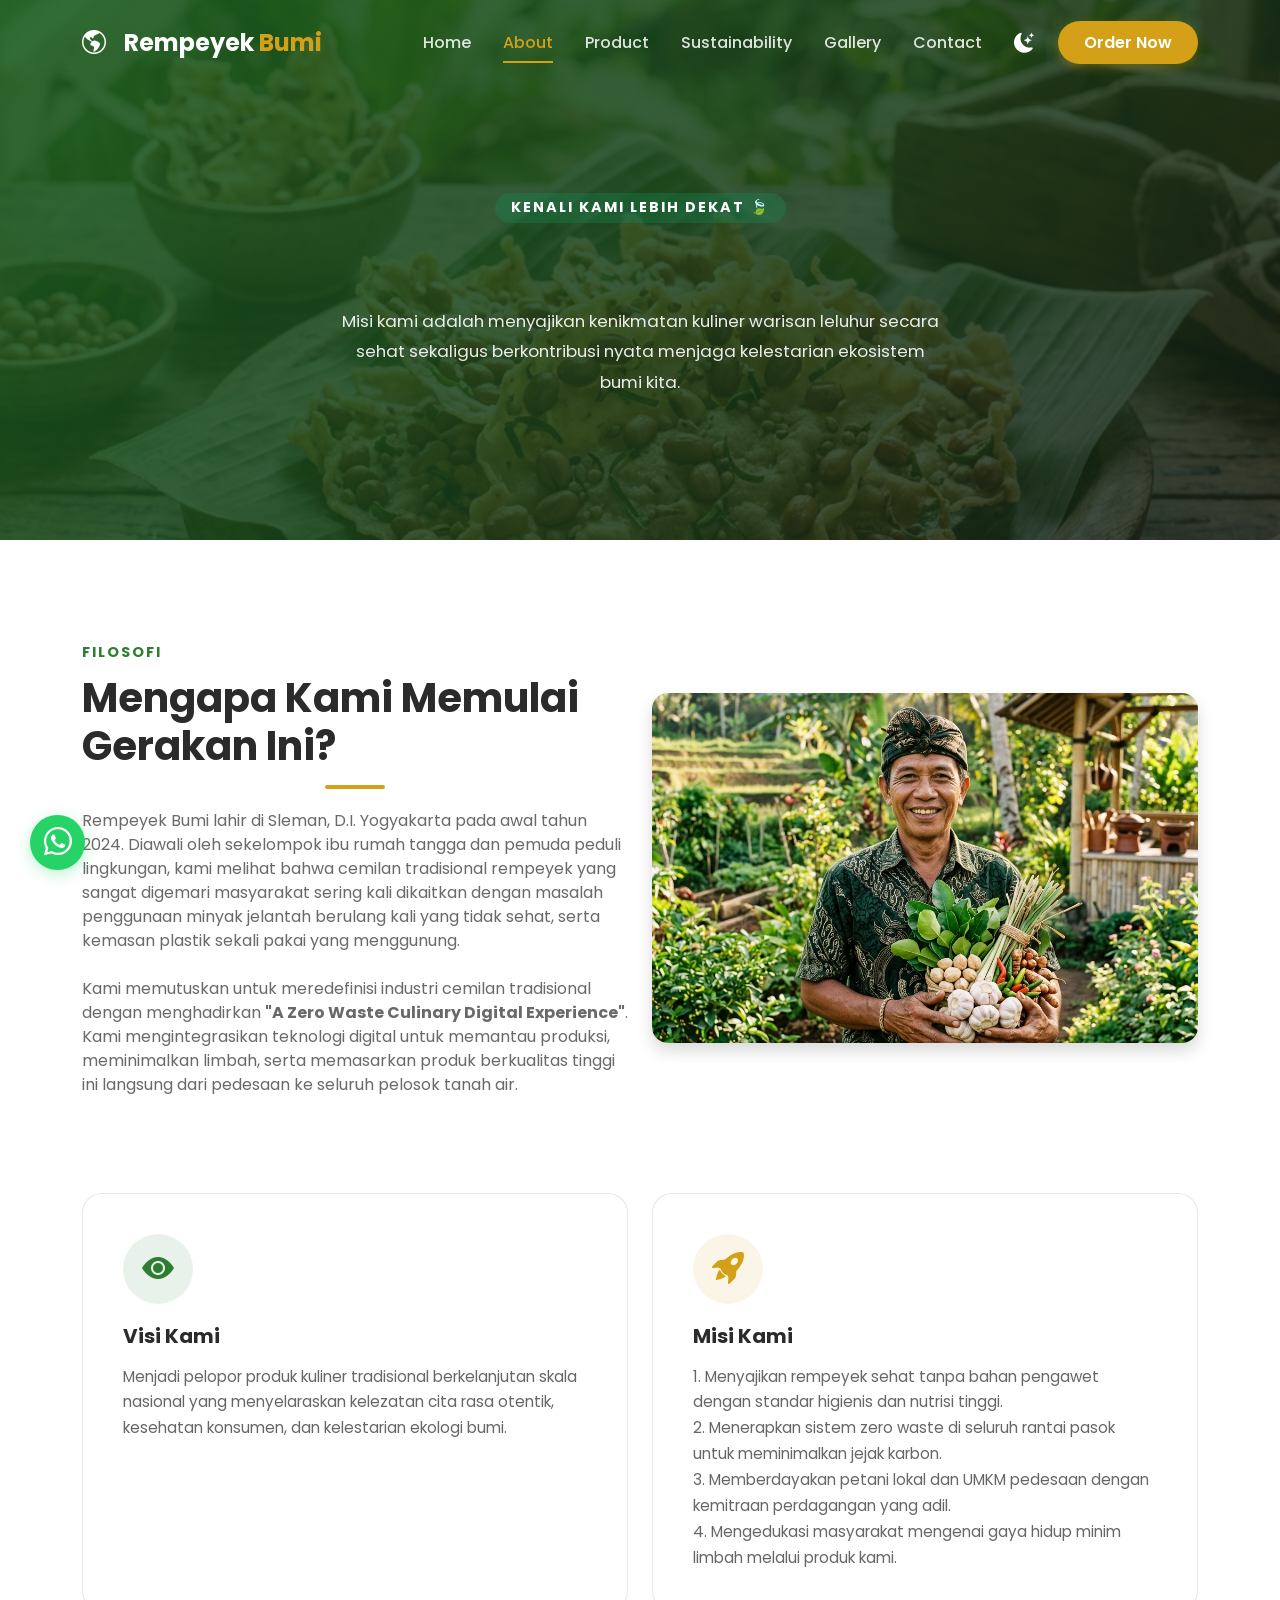
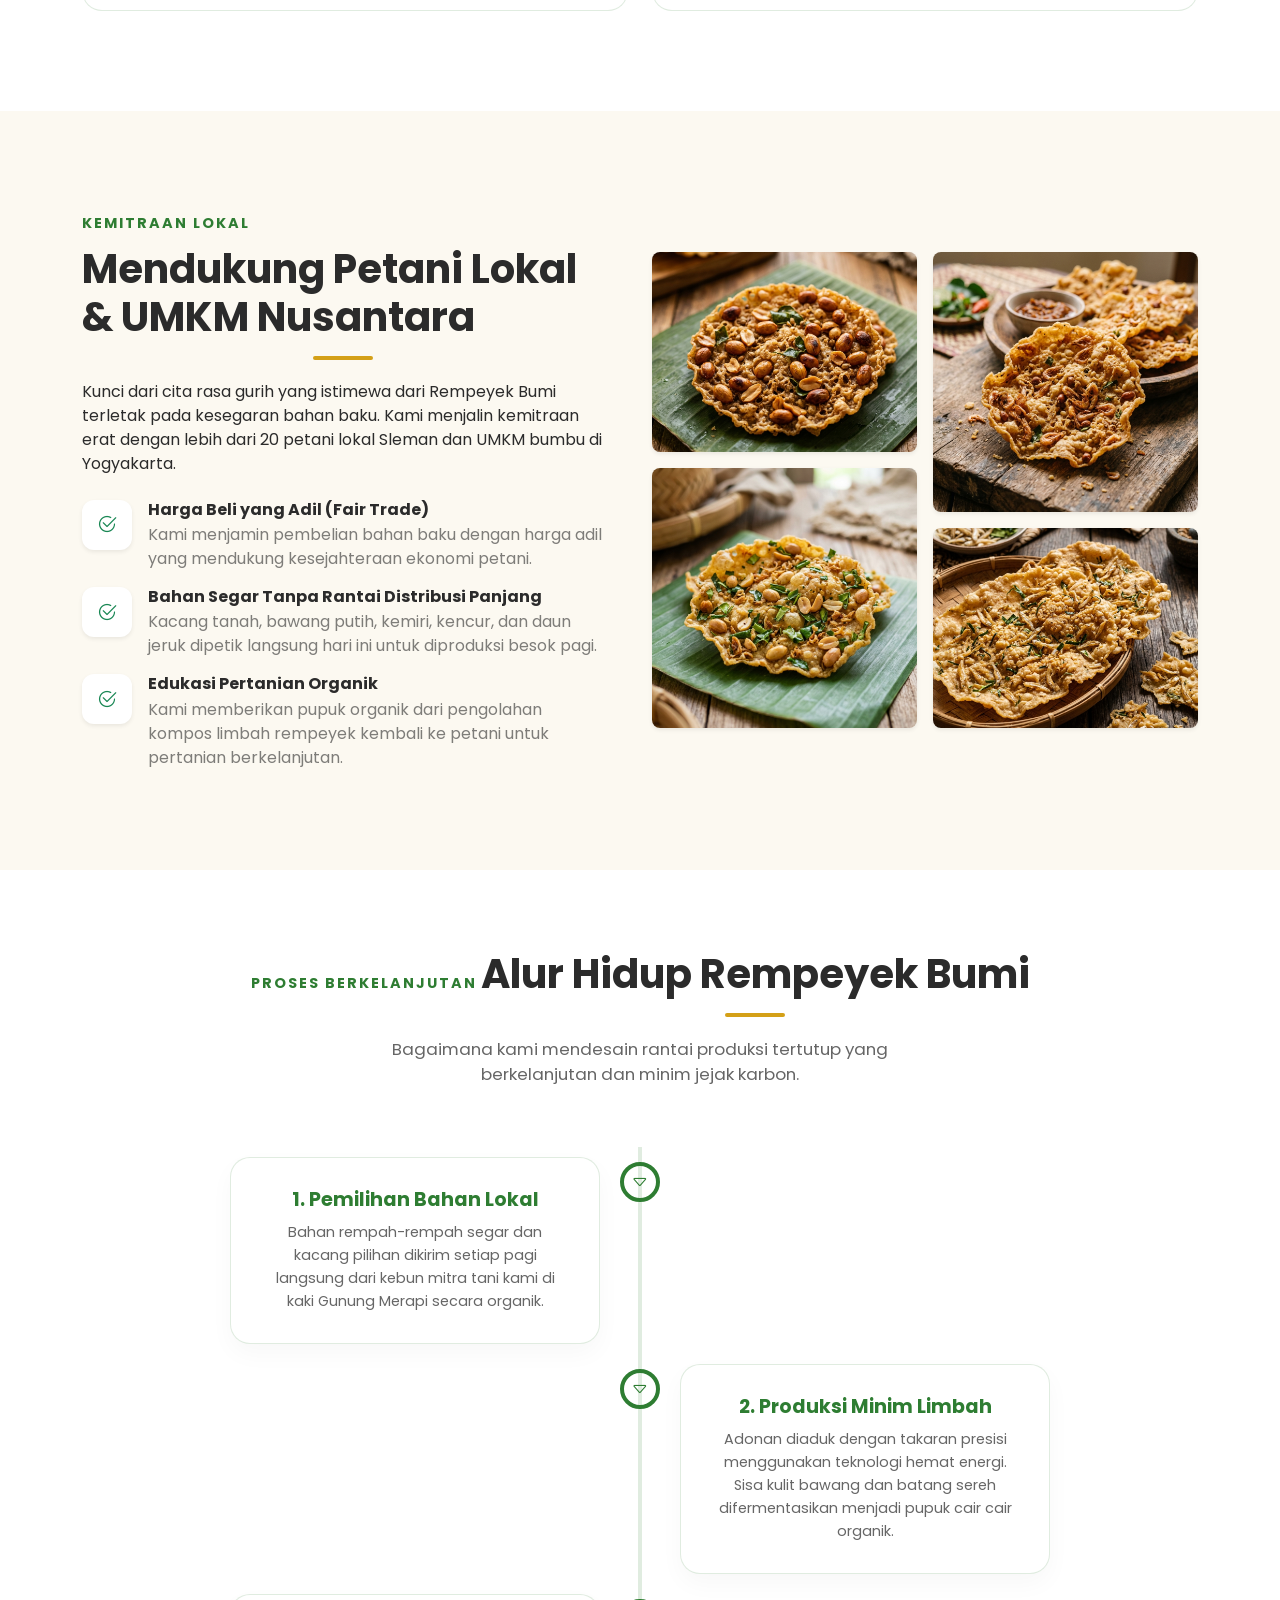
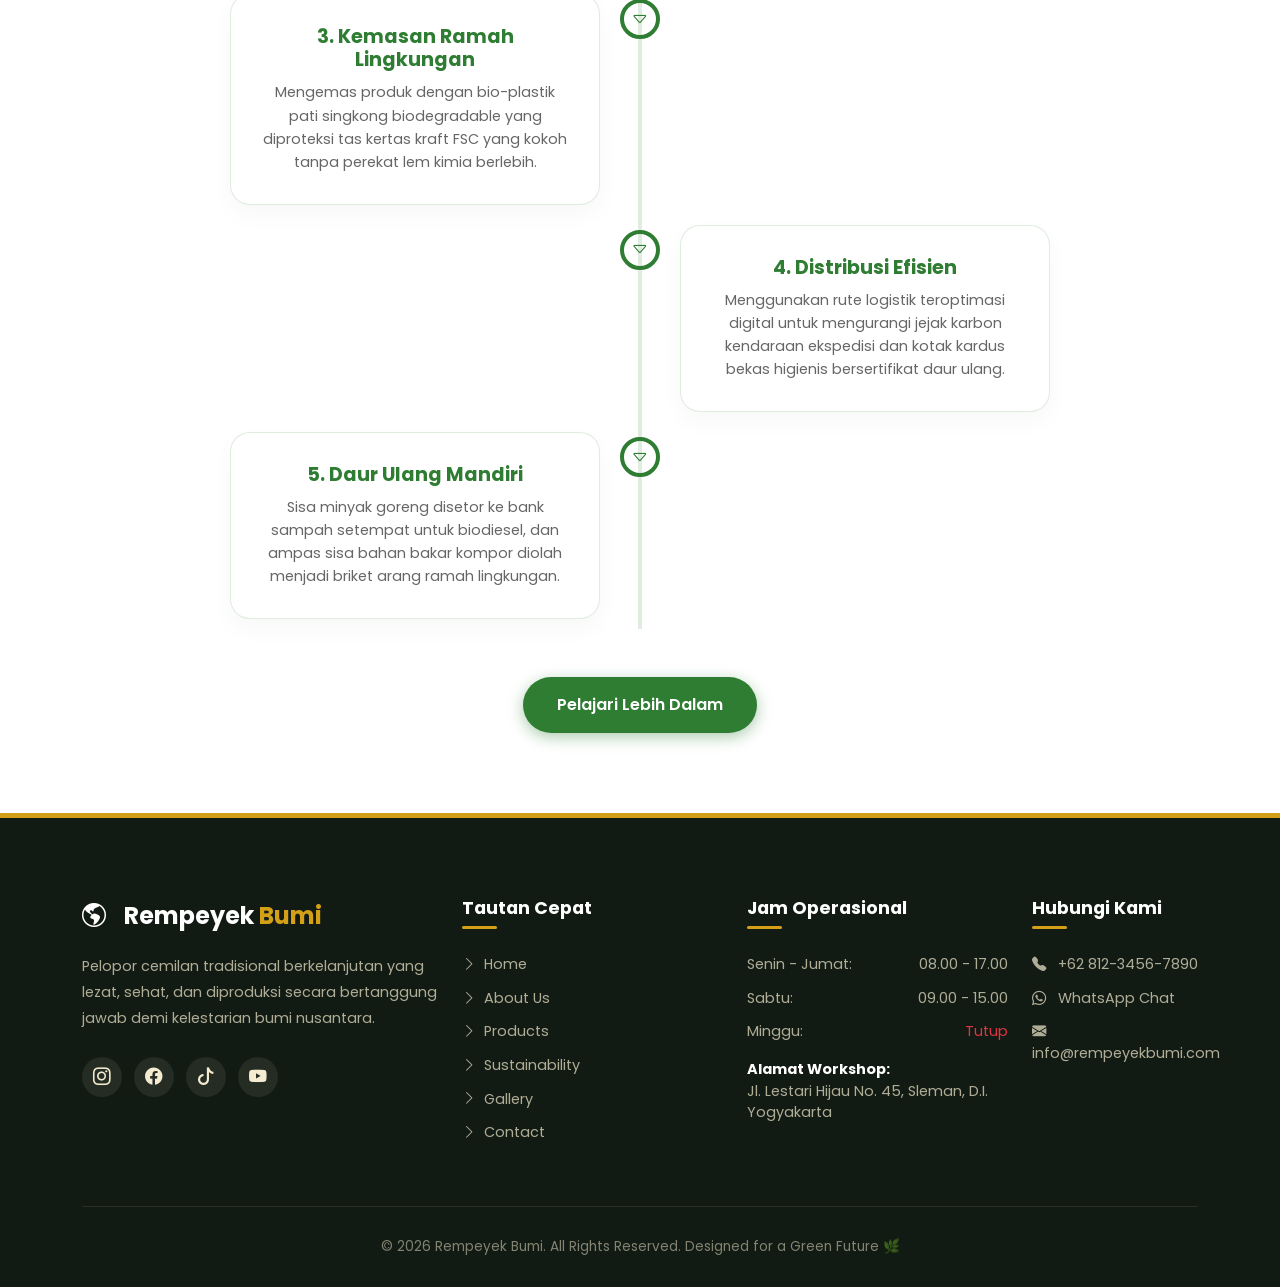
==== commit 1f7210b6: "baru lagi mas" ====
--- a/about.html
+++ b/about.html
@@ -90,7 +90,7 @@
     </nav>
 
     <!-- Page Header (Hero style but shorter) -->
-    <header class="hero-section" style="background-image: url('img/hero-bg.png'); height: 60vh; min-height: 400px;">
+    <header class="hero-section" style="background-image: url('img/hero-bg.png'); height: 60vh; min-height: 500px; padding-top: 90px;">
         <div class="hero-overlay" style="background: linear-gradient(135deg, rgba(27, 94, 32, 0.9) 0%, rgba(18, 27, 19, 0.8) 100%);"></div>
         <div class="container text-center hero-content">
             <span class="section-tag text-white bg-success px-3 py-1 rounded-pill mb-3 fs-7" style="--bs-bg-opacity: .35;">
@@ -113,11 +113,11 @@
                 <div class="col-lg-6 order-lg-1 fade-up-element justify">
                     <span class="section-tag">Filosofi</span>
                     <h2 class="section-title text-start">Mengapa Kami Memulai Gerakan Ini?</h2>
-                    <p class="mb-4">
+                    <p class="mb-4 template-aja" style="opacity: 0.7;">
                         Rempeyek Bumi lahir di Sleman, D.I. Yogyakarta pada awal tahun 2024. Diawali oleh sekelompok ibu rumah tangga dan pemuda peduli lingkungan, kami melihat bahwa cemilan tradisional rempeyek yang sangat digemari masyarakat sering kali dikaitkan dengan masalah penggunaan minyak jelantah berulang kali yang tidak sehat, serta kemasan plastik sekali pakai yang menggunung.
                     </p>
-                    <p class="mb-0">
-                        Kami memutuskan untuk meredefinisi industri cemilan tradisional dengan menghadirkan <strong>"A Zero Waste Culinary Digital Experience"</strong>. Kami mengintegrasikan teknologi digital untuk memantau produksi, meminimalkan limbah, serta memasarkan produk berkualitas tinggi ini langsung dari pedesaan ke seluruh pelosok tanah air.
+                    <p class="mb-0" style="opacity: 0.7;">
+                        Kami memutuskan untuk meredefinisi industri cemilan tradisional dengan menghadirkan <strong style="opacity: 1 !important; ">"A Zero Waste Culinary Digital Experience"</strong>. Kami mengintegrasikan teknologi digital untuk memantau produksi, meminimalkan limbah, serta memasarkan produk berkualitas tinggi ini langsung dari pedesaan ke seluruh pelosok tanah air.
                     </p>
                 </div>
             </div>
@@ -130,7 +130,7 @@
                             <i class="bi bi-eye-fill"></i>
                         </div>
                         <h4 class="mb-3">Visi Kami</h4>
-                        <p class="text-muted mb-0" style="font-size: 0.95rem; line-height: 1.7;">
+                        <p class=" mb-0" style="font-size: 0.95rem; line-height: 1.7;">
                             Menjadi pelopor produk kuliner tradisional berkelanjutan skala nasional yang menyelaraskan kelezatan cita rasa otentik, kesehatan konsumen, dan kelestarian ekologi bumi.
                         </p>
                     </div>
@@ -141,7 +141,7 @@
                             <i class="bi bi-rocket-takeoff-fill"></i>
                         </div>
                         <h4 class="mb-3">Misi Kami</h4>
-                        <p class="text-muted mb-0" style="font-size: 0.95rem; line-height: 1.7;">
+                        <p class=" mb-0" style="font-size: 0.95rem; line-height: 1.7;">
                             1. Menyajikan rempeyek sehat tanpa bahan pengawet dengan standar higienis dan nutrisi tinggi.<br>
                             2. Menerapkan sistem zero waste di seluruh rantai pasok untuk meminimalkan jejak karbon.<br>
                             3. Memberdayakan petani lokal dan UMKM pedesaan dengan kemitraan perdagangan yang adil.<br>
@@ -161,7 +161,7 @@
                     <div class="pe-lg-4">
                         <span class="section-tag">Kemitraan Lokal</span>
                         <h2 class="section-title text-start">Mendukung Petani Lokal & UMKM Nusantara</h2>
-                        <p class="mb-4 text-muted">
+                        <p class="mb-4 ">
                             Kunci dari cita rasa gurih yang istimewa dari Rempeyek Bumi terletak pada kesegaran bahan baku. Kami menjalin kemitraan erat dengan lebih dari 20 petani lokal Sleman dan UMKM bumbu di Yogyakarta.
                         </p>
                         
@@ -171,7 +171,7 @@
                             </div>
                             <div>
                                 <h6 class="fw-bold mb-1">Harga Beli yang Adil (Fair Trade)</h6>
-                                <p class="text-muted mb-0 fs-7">Kami menjamin pembelian bahan baku dengan harga adil yang mendukung kesejahteraan ekonomi petani.</p>
+                                <p class=" mb-0 fs-7" style="opacity: 0.6;">Kami menjamin pembelian bahan baku dengan harga adil yang mendukung kesejahteraan ekonomi petani.</p>
                             </div>
                         </div>
 
@@ -181,7 +181,7 @@
                             </div>
                             <div>
                                 <h6 class="fw-bold mb-1">Bahan Segar Tanpa Rantai Distribusi Panjang</h6>
-                                <p class="text-muted mb-0 fs-7">Kacang tanah, bawang putih, kemiri, kencur, dan daun jeruk dipetik langsung hari ini untuk diproduksi besok pagi.</p>
+                                <p class=" mb-0 fs-7" style="opacity: 0.6;">Kacang tanah, bawang putih, kemiri, kencur, dan daun jeruk dipetik langsung hari ini untuk diproduksi besok pagi.</p>
                             </div>
                         </div>
 
@@ -191,7 +191,7 @@
                             </div>
                             <div>
                                 <h6 class="fw-bold mb-1">Edukasi Pertanian Organik</h6>
-                                <p class="text-muted mb-0 fs-7">Kami memberikan pupuk organik dari pengolahan kompos limbah rempeyek kembali ke petani untuk pertanian berkelanjutan.</p>
+                                <p class=" mb-0 fs-7" style="opacity: 0.6;">Kami memberikan pupuk organik dari pengolahan kompos limbah rempeyek kembali ke petani untuk pertanian berkelanjutan.</p>
                             </div>
                         </div>
                     </div>
--- a/css/style.css
+++ b/css/style.css
@@ -3,7 +3,7 @@
    ========================================================================== */
 
 /* --- Google Fonts --- */
-@import url('https://fonts.googleapis.com/css2?family=Poppins:ital,wght@0,300;0,400;0,500;0,600;0,700;0,800;1,400&display=swap');
+@import url('https://fonts.googleapis.com/css2?family=Poppins:ital,wght=0,300;0,400;0,500;0,600;0,700;0,800;1,400&display=swap');
 
 /* --- Root Variables (Light Theme) --- */
 :root {
@@ -14,6 +14,7 @@
     --accent-color: #D4A017;         /* Eco Gold */
     --accent-light: #ffd700;
     --text-color: #2B2B2B;           /* Dark Charcoal */
+    --text-muted: #666666;           /* Muted Text Light */
     --bg-color: #FFFFFF;             /* Pure White */
     --card-bg: #FFFFFF;
     --footer-bg: #121B13;
@@ -39,6 +40,7 @@
     --accent-color: #E5B22D;         /* Vibrant Gold */
     --accent-light: #ffd700;
     --text-color: #F4EBD0;           /* Cream text for dark theme */
+    --text-muted: #a0b2a1;           /* Muted Text Dark */
     --bg-color: #0F1610;             /* Very Dark Eco Green */
     --card-bg: #162218;              /* Slightly lighter dark green */
     --border-color: rgba(255, 255, 255, 0.1);
@@ -151,6 +153,10 @@
     color: var(--primary-color) !important;
 }
 
+body.dark-theme .navbar.navbar-scrolled .navbar-brand {
+    color: var(--text-color) !important;
+}
+
 .navbar-brand img {
     height: 40px;
     transition: var(--transition-fast);
@@ -176,6 +182,11 @@
 .navbar.navbar-scrolled .nav-link:hover, 
 .navbar.navbar-scrolled .nav-link.active {
     color: var(--primary-color) !important;
+}
+
+body.dark-theme .navbar.navbar-scrolled .nav-link:hover, 
+body.dark-theme .navbar.navbar-scrolled .nav-link.active {
+    color: var(--accent-color) !important;
 }
 
 .nav-link::after {
@@ -193,6 +204,10 @@
     background-color: var(--primary-color);
 }
 
+body.dark-theme .navbar.navbar-scrolled .nav-link::after {
+    background-color: var(--accent-color);
+}
+
 .nav-link:hover::after,
 .nav-link.active::after {
     width: calc(100% - 32px);
@@ -213,6 +228,10 @@
 
 .navbar.navbar-scrolled .navbar-toggler-icon {
     background-image: url("data:image/svg+xml,%3csvg xmlns='http://www.w3.org/2000/svg' viewBox='0 0 30 30'%3e%3cpath stroke='rgba%2846, 125, 50, 0.95%29' stroke-linecap='round' stroke-miterlimit='10' stroke-width='2' d='M4 7h22M4 15h22M4 23h22'/%3e%3c/svg%3e");
+}
+
+body.dark-theme .navbar.navbar-scrolled .navbar-toggler-icon {
+    background-image: url("data:image/svg+xml,%3csvg xmlns='http://www.w3.org/2000/svg' viewBox='0 0 30 30'%3e%3cpath stroke='rgba%28244, 235, 208, 0.95%29' stroke-linecap='round' stroke-miterlimit='10' stroke-width='2' d='M4 7h22M4 15h22M4 23h22'/%3e%3c/svg%3e");
 }
 
 /* Navbar Buttons & Toggles */
@@ -245,6 +264,15 @@
     color: var(--primary-color) !important;
 }
 
+body.dark-theme .navbar.navbar-scrolled .btn-nav-order {
+    background-color: var(--accent-color);
+}
+
+body.dark-theme .navbar.navbar-scrolled .btn-nav-order:hover {
+    color: var(--accent-color) !important;
+    border-color: var(--accent-color);
+}
+
 .theme-toggle-btn {
     background: transparent;
     border: none;
@@ -302,7 +330,7 @@
     font-weight: 800;
     letter-spacing: -1px;
     margin-bottom: 10px;
-    background: linear-gradient(to right, #FFFFFF, var(--secondary-color));
+    background: linear-gradient(to right, #FFFFFF);
     -webkit-background-clip: text;
     -webkit-text-fill-color: transparent;
 }
@@ -375,6 +403,10 @@
 
 .bg-cream-section {
     background-color: rgba(244, 235, 208, 0.3);
+}
+
+body.dark-theme .bg-cream-section {
+    background-color: rgba(45, 39, 31, 0.2);
 }
 
 .section-tag {
@@ -387,6 +419,10 @@
     display: inline-block;
 }
 
+body.dark-theme .section-tag {
+    color: var(--accent-color);
+}
+
 .section-title {
     font-size: 2.5rem;
     font-weight: 700;
@@ -410,18 +446,13 @@
 }
 
 .section-desc {
-    color: #666666;
+    color: var(--text-muted);
     max-width: 600px;
     margin: 0 auto 60px auto;
     font-size: 1.05rem;
 }
 
-body.dark-theme .section-desc {
-    color: #b0c4b1;
-}
-
 /* --- About Section --- */
-
 .about-img-wrapper {
     position: relative;
 }
@@ -490,6 +521,11 @@
     flex-shrink: 0;
 }
 
+body.dark-theme .about-icon-wrapper {
+    background-color: rgba(255, 255, 255, 0.05);
+    color: var(--accent-color);
+}
+
 .about-icon-card h5 {
     font-weight: 600;
     margin-bottom: 5px;
@@ -499,11 +535,7 @@
 .about-icon-card p {
     font-size: 0.85rem;
     margin-bottom: 0;
-    color: #777777;
-}
-
-body.dark-theme .about-icon-card p {
-    color: #a0b2a1;
+    color: var(--text-muted);
 }
 
 /* --- Product Section & Cards --- */
@@ -525,6 +557,13 @@
     box-shadow: 0 4px 10px rgba(46, 125, 50, 0.25);
 }
 
+body.dark-theme .product-filter-btn:hover,
+body.dark-theme .product-filter-btn.active {
+    background-color: var(--accent-color);
+    border-color: var(--accent-color);
+    color: #0F1610;
+}
+
 .product-card {
     background-color: var(--card-bg);
     border: 1px solid var(--border-color);
@@ -574,6 +613,11 @@
     z-index: 2;
 }
 
+body.dark-theme .product-badge {
+    background-color: var(--accent-color);
+    color: #0F1610;
+}
+
 .product-body {
     padding: 25px;
     display: flex;
@@ -591,12 +635,20 @@
     font-size: 1.25rem;
     font-weight: 700;
     margin-bottom: 10px;
+    color: var(--text-color);
+    transition: var(--transition-fast);
+}
+body.dark-theme .product-title {
+    font-size: 1.25rem;
+    font-weight: 700;
+    margin-bottom: 10px;
+    color: var(--text-color);
     transition: var(--transition-fast);
 }
 
 .product-desc {
     font-size: 0.9rem;
-    color: #777777;
+    color: var(--text-muted);
     margin-bottom: 20px;
     flex-grow: 1;
     display: -webkit-box;
@@ -605,10 +657,6 @@
     overflow: hidden;
 }
 
-body.dark-theme .product-desc {
-    color: #a0b2a1;
-}
-
 .product-footer {
     display: flex;
     justify-content: space-between;
@@ -622,6 +670,10 @@
     font-size: 1.25rem;
     font-weight: 700;
     color: var(--primary-color);
+}
+
+body.dark-theme .product-price {
+    color: var(--accent-color);
 }
 
 .btn-product-detail {
@@ -638,6 +690,15 @@
 .btn-product-detail:hover {
     background-color: var(--primary-color);
     color: #FFFFFF;
+}
+
+body.dark-theme .btn-product-detail {
+    color: var(--text-color);
+    border-color: var(--border-color);
+}
+
+body.dark-theme .btn-product-detail:hover {
+    background-color: var(--border-color);
 }
 
 .btn-product-order {
@@ -693,6 +754,11 @@
     transform: scale(1.1) rotate(360deg);
 }
 
+body.dark-theme .choose-icon-wrapper {
+    background-color: rgba(255, 255, 255, 0.05);
+    color: var(--accent-color);
+}
+
 .choose-card h4 {
     font-size: 1.25rem;
     font-weight: 700;
@@ -701,12 +767,8 @@
 
 .choose-card p {
     font-size: 0.9rem;
-    color: #777777;
+    color: var(--text-muted);
     margin-bottom: 0;
-}
-
-body.dark-theme .choose-card p {
-    color: #a0b2a1;
 }
 
 /* --- Sustainability Timeline --- */
@@ -740,7 +802,7 @@
 }
 
 .timeline-item::after {
-    content: '\f22c'; /* Bootstrap leaf icon representation in custom CSS if font loaded */
+    content: '\f22c'; 
     font-family: "bootstrap-icons";
     position: absolute;
     width: 40px;
@@ -759,6 +821,12 @@
     transition: var(--transition-slow);
 }
 
+body.dark-theme .timeline-item::after {
+    background-color: var(--bg-color);
+    border-color: var(--accent-color);
+    color: var(--accent-color);
+}
+
 .timeline-item:hover::after {
     background-color: var(--primary-color);
     color: #FFFFFF;
@@ -800,15 +868,15 @@
     margin-bottom: 10px;
 }
 
+body.dark-theme .timeline-content h4 {
+    color: var(--accent-color);
+}
+
 .timeline-content p {
     font-size: 0.9rem;
-    color: #666666;
+    color: var(--text-muted);
     margin-bottom: 0;
     line-height: 1.6;
-}
-
-body.dark-theme .timeline-content p {
-    color: #a0b2a1;
 }
 
 /* --- Gallery Grid --- */
@@ -895,8 +963,13 @@
     top: 30px;
     right: 40px;
     font-size: 4rem;
-    color: rgba(46, 125, 50, 0.08);
+    color: var(--glass-shadow) !important;
     line-height: 1;
+}
+
+body.dark-theme .testimonial-quote-icon {
+    color: var(--text-color);
+    opacity: 0.7;
 }
 
 .testimonial-text {
@@ -921,6 +994,10 @@
     border: 3px solid var(--primary-color);
 }
 
+body.dark-theme .testimonial-user-img {
+    border-color: var(--accent-color);
+}
+
 .testimonial-user-info h5 {
     font-weight: 700;
     font-size: 1.05rem;
@@ -929,12 +1006,8 @@
 
 .testimonial-user-info p {
     font-size: 0.8rem;
-    color: #777777;
+    color: var(--text-muted);
     margin-bottom: 0;
-}
-
-body.dark-theme .testimonial-user-info p {
-    color: #a0b2a1;
 }
 
 .carousel-indicators [data-bs-target] {
@@ -947,6 +1020,10 @@
     opacity: 0.3;
 }
 
+body.dark-theme .carousel-indicators [data-bs-target] {
+    background-color: var(--accent-color);
+}
+
 .carousel-indicators .active {
     opacity: 1;
     width: 28px;
@@ -969,11 +1046,11 @@
 }
 
 .stats-number {
-    font-size: 3.5rem;
     font-weight: 800;
     color: var(--accent-color);
     line-height: 1;
     margin-bottom: 10px;
+    font-size: 55px;
 }
 
 .stats-label {
@@ -982,6 +1059,10 @@
     text-transform: uppercase;
     letter-spacing: 1px;
     color: var(--secondary-color);
+}
+
+body.dark-theme .stats-label {
+    color: var(--text-color) !important;
 }
 
 /* --- FAQ Accordion --- */
@@ -1008,6 +1089,11 @@
     background-color: rgba(46, 125, 50, 0.05);
 }
 
+body.dark-theme .faq-accordion .accordion-button:not(.collapsed) {
+    color: var(--accent-color);
+    background-color: rgba(255, 255, 255, 0.02);
+}
+
 .faq-accordion .accordion-button::after {
     background-image: url("data:image/svg+xml,%3csvg xmlns='http://www.w3.org/2000/svg' viewBox='0 0 16 16' fill='%232B2B2B'%3e%3cpath fill-rule='evenodd' d='M1.646 4.646a.5.5 0 0 1 .708 0L8 10.293l5.646-5.647a.5.5 0 0 1 .708.708l-6 6a.5.5 0 0 1-.708 0l-6-6a.5.5 0 0 1 0-.708z'/%3e%3c/svg%3e");
 }
@@ -1018,18 +1104,18 @@
 
 .faq-accordion .accordion-button:not(.collapsed)::after {
     background-image: url("data:image/svg+xml,%3csvg xmlns='http://www.w3.org/2000/svg' viewBox='0 0 16 16' fill='%232E7D32'%3e%3cpath fill-rule='evenodd' d='M1.646 4.646a.5.5 0 0 1 .708 0L8 10.293l5.646-5.647a.5.5 0 0 1 .708.708l-6 6a.5.5 0 0 1-.708 0l-6-6a.5.5 0 0 1 0-.708z'/%3e%3c/svg%3e");
+}
+
+body.dark-theme .faq-accordion .accordion-button:not(.collapsed)::after {
+    background-image: url("data:image/svg+xml,%3csvg xmlns='http://www.w3.org/2000/svg' viewBox='0 0 16 16' fill='%23E5B22D'%3e%3cpath fill-rule='evenodd' d='M1.646 4.646a.5.5 0 0 1 .708 0L8 10.293l5.646-5.647a.5.5 0 0 1 .708.708l-6 6a.5.5 0 0 1-.708 0l-6-6a.5.5 0 0 1 0-.708z'/%3e%3c/svg%3e");
 }
 
 .faq-accordion .accordion-body {
     padding: 20px 25px;
     font-size: 0.95rem;
     line-height: 1.7;
-    color: #666666;
+    color: var(--text-muted);
     border-top: 1px solid var(--border-color);
-}
-
-body.dark-theme .faq-accordion .accordion-body {
-    color: #a0b2a1;
 }
 
 /* --- Contact & Forms --- */
@@ -1065,6 +1151,11 @@
     flex-shrink: 0;
 }
 
+body.dark-theme .contact-info-icon {
+    background-color: rgba(255, 255, 255, 0.05);
+    color: var(--accent-color);
+}
+
 .contact-info-item h6 {
     font-weight: 700;
     margin-bottom: 4px;
@@ -1074,11 +1165,7 @@
 .contact-info-item p {
     margin-bottom: 0;
     font-size: 0.9rem;
-    color: #666666;
-}
-
-body.dark-theme .contact-info-item p {
-    color: #a0b2a1;
+    color: var(--text-muted);
 }
 
 .contact-form-container {
@@ -1094,6 +1181,11 @@
     color: var(--primary-color);
 }
 
+body.dark-theme .form-floating > .form-control:focus ~ label,
+body.dark-theme .form-floating > .form-control:not(:placeholder-shown) ~ label {
+    color: var(--accent-color);
+}
+
 .form-control {
     background-color: var(--bg-color);
     border: 1px solid var(--border-color);
@@ -1113,8 +1205,15 @@
     background-color: #111a12;
 }
 
+body.dark-theme .form-control::placeholder {
+    color: var(--text-color) !important;
+    opacity: 0.6;
+}
+
 body.dark-theme .form-control:focus {
     background-color: #111a12;
+    border-color: var(--accent-color);
+    box-shadow: 0 0 0 0.25rem rgba(229, 178, 45, 0.15);
 }
 
 .map-container {
@@ -1133,6 +1232,10 @@
     color: #FFFFFF;
     text-align: center;
     box-shadow: 0 15px 30px rgba(46, 125, 50, 0.2);
+}
+body.dark-theme .newsletter-card p{
+    color: var(--text-color) !important;
+    opacity: 0.6;
 }
 
 .newsletter-card h3 {
@@ -1253,6 +1356,10 @@
     transition: var(--transition-fast);
 }
 
+body.dark-theme .social-btn {
+    color: var(--text-color);
+}
+
 .social-btn:hover {
     background-color: var(--accent-color);
     color: #FFFFFF;
@@ -1291,6 +1398,11 @@
     border: none;
 }
 
+body.dark-theme .back-to-top {
+    background-color: var(--accent-color);
+    color: #0F1610;
+}
+
 .back-to-top.active {
     opacity: 1;
     visibility: visible;
@@ -1299,6 +1411,11 @@
 .back-to-top:hover {
     background-color: var(--accent-color);
     transform: translateY(-3px);
+}
+
+body.dark-theme .back-to-top:hover {
+    background-color: var(--primary-color);
+    color: #FFFFFF;
 }
 
 .whatsapp-float {
@@ -1383,3 +1500,35 @@
 .justify{
     text-align: left;
 }
+
+body.dark-theme .text-modal{
+    color: var(--text-color) !important;
+    opacity: 0.6 !important; /* Menaikkan sedikit opacity agar tidak terlalu pudar */
+}
+
+.kirim{
+    color: var(--text-color) !important;
+}
+
+.pesan-paket{
+    color: var(--text-color) !important;
+}
+body.dark-theme .pesan-paket{
+    color: var(--text-color) !important;
+}
+
+.template-aja{
+    color: var(--text-color) !important;
+}
+
+body.dark-theme .template-aja{
+    color: var(--text-color) !important;
+}
+
+.apalagi{
+    color: var(--secondary-color) !important;
+}
+body.dark-theme .apalagi{
+    color: var(--text-color) !important;
+    opacity: 0.7 !important;
+}
--- a/css/responsive.css
+++ b/css/responsive.css
@@ -19,6 +19,9 @@
 
 /* --- Medium Devices (Tablets/Laptops, under 992px) --- */
 @media (max-width: 991.98px) {
+    .hero-section {
+        padding-top: 140px !important; /* Memberikan ruang ekstra di bawah mobile navbar */
+    }
     .navbar {
         background-color: var(--glass-bg) !important;
         backdrop-filter: blur(15px);
@@ -185,6 +188,15 @@
     .testimonial-text {
         font-size: 1rem;
     }
+
+    .stats-number {
+        font-size: 3.5rem;
+        font-weight: 800;
+        color: var(--accent-color);
+        line-height: 1;
+        margin-bottom: 10px;
+        font-size: 40px;
+    }
 }
 
 /* --- Extra Small Devices (Phones, under 576px) --- */
@@ -208,17 +220,19 @@
     
     .newsletter-form .input-group {
         flex-direction: column;
-        gap: 10px;
+        gap: 12px;
+        background: transparent; /* Menghapus warna red debug */
     }
     
     .newsletter-input {
-        border-radius: 30px !important;
+        width: 100% !important;
+        border-radius: 30px !important; /* Membuat sudut membulat sempurna di mobile */
         text-align: center;
     }
     
     .btn-newsletter {
-        border-radius: 30px !important;
-        padding: 12px 0;
+        border-radius: 30px !important; /* Membuat tombol membulat sempurna di mobile */
+        padding: 14px 0;
         width: 100%;
     }
     
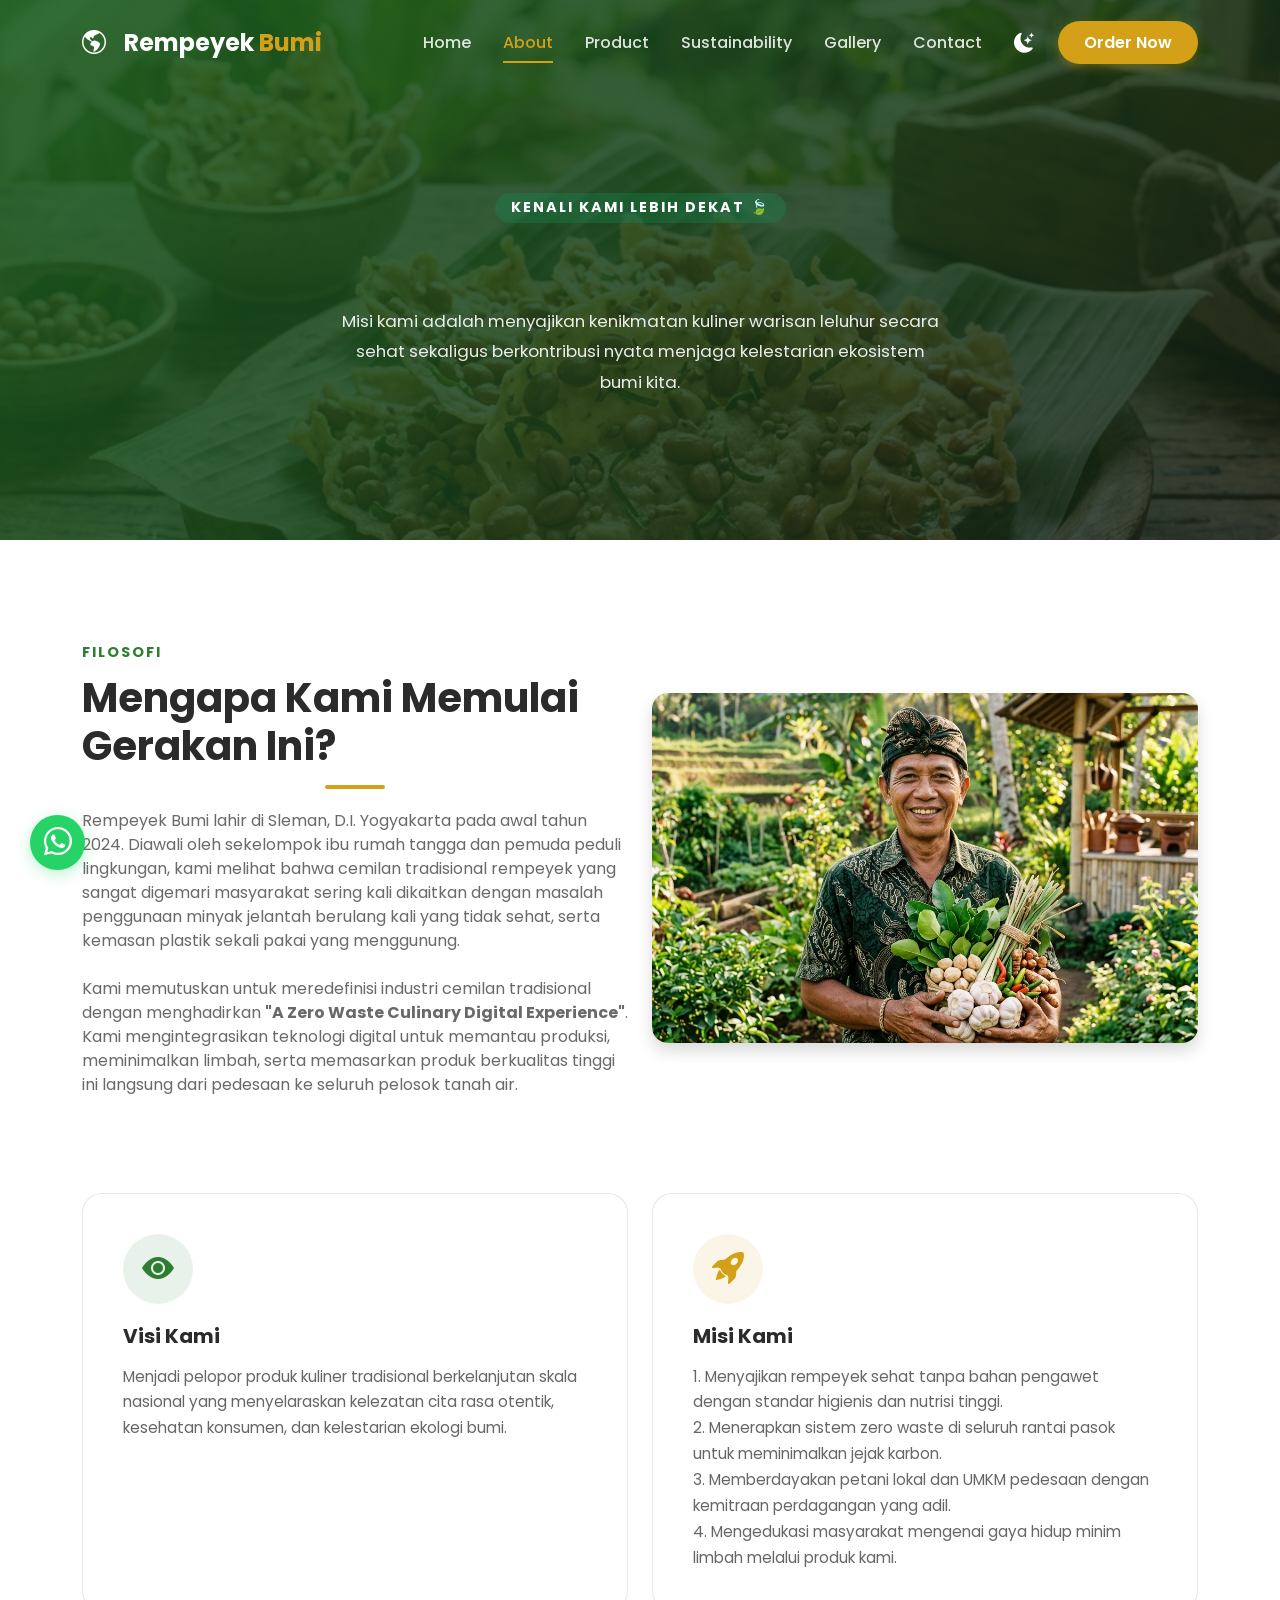
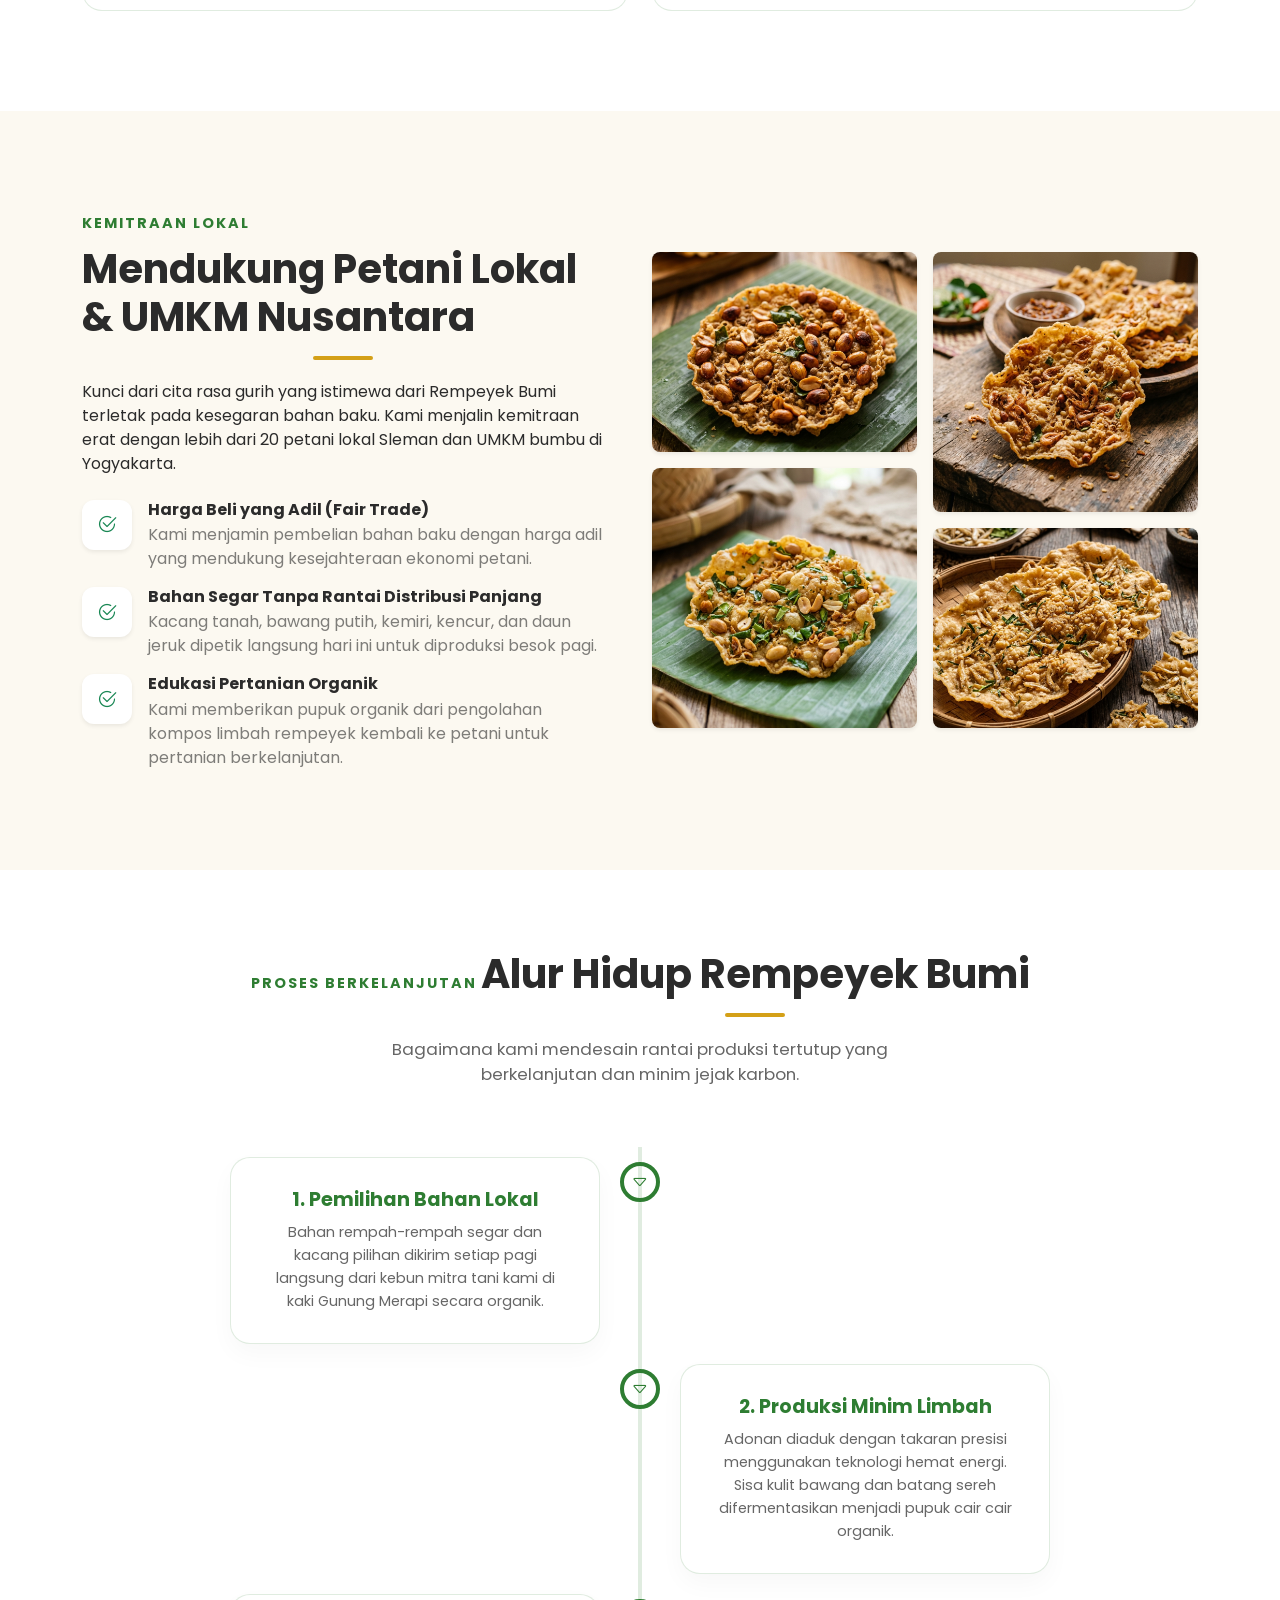
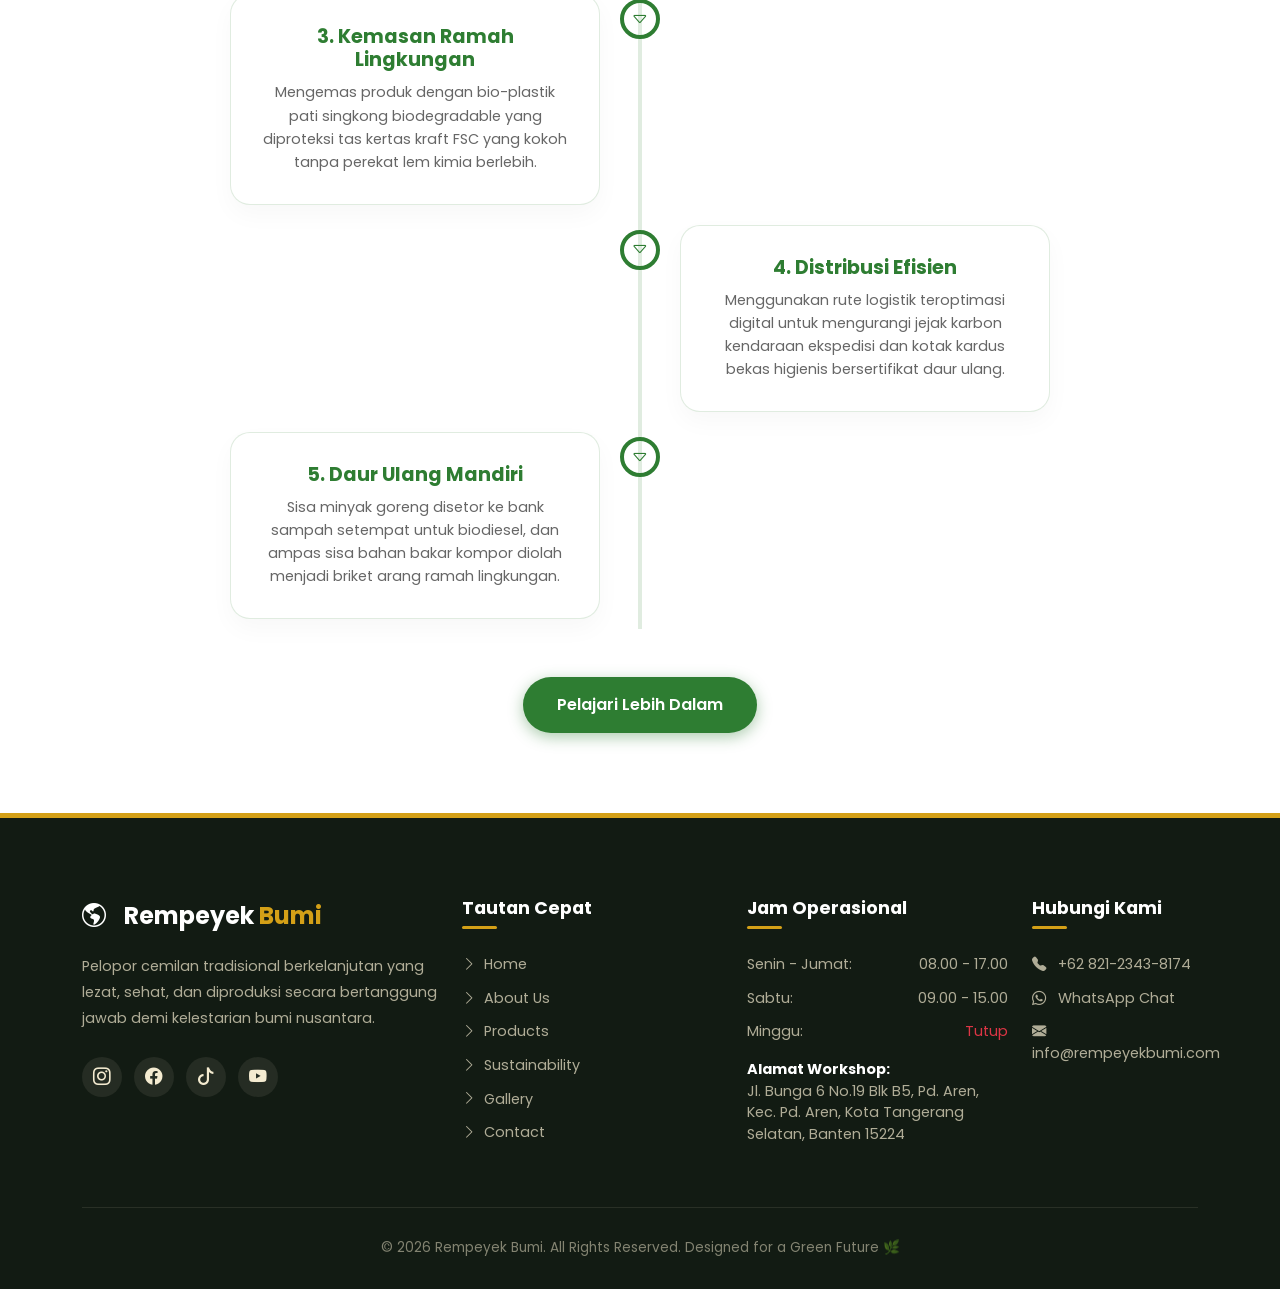
==== commit 17a16f73: "revisi lagi" ====
--- a/about.html
+++ b/about.html
@@ -279,10 +279,10 @@
                         Pelopor cemilan tradisional berkelanjutan yang lezat, sehat, dan diproduksi secara bertanggung jawab demi kelestarian bumi nusantara.
                     </p>
                     <div class="social-links">
-                        <a href="https://instagram.com" target="_blank" class="social-btn" aria-label="Instagram"><i class="bi bi-instagram"></i></a>
-                        <a href="https://facebook.com" target="_blank" class="social-btn" aria-label="Facebook"><i class="bi bi-facebook"></i></a>
-                        <a href="https://tiktok.com" target="_blank" class="social-btn" aria-label="TikTok"><i class="bi bi-tiktok"></i></a>
-                        <a href="https://youtube.com" target="_blank" class="social-btn" aria-label="YouTube"><i class="bi bi-youtube"></i></a>
+                        <a href="https://www.instagram.com/khaisnn._?igsh=MTc2MHhnMnBtcmVt" target="_blank" class="social-btn" aria-label="Instagram"><i class="bi bi-instagram"></i></a>
+                        <a href="https://www.facebook.com/share/1BVvn6sjpz/" target="_blank" class="social-btn" aria-label="Facebook"><i class="bi bi-facebook"></i></a>
+                        <a href="https://www.tiktok.com/@yourxsann?_r=1&_t=ZS-97o7vUn1RNF" target="_blank" class="social-btn" aria-label="TikTok"><i class="bi bi-tiktok"></i></a>
+                        <a href="https://youtube.com/@khaisannn23?si=ydVSFbHkWkZwmYi2" target="_blank" class="social-btn" aria-label="YouTube"><i class="bi bi-youtube"></i></a>
                     </div>
                 </div>
                 
@@ -306,7 +306,7 @@
                         <li class="d-flex justify-content-between"><span>Minggu:</span> <span class="text-danger">Tutup</span></li>
                         <li class="mt-3">
                             <span class="d-block fw-bold text-white">Alamat Workshop:</span>
-                            Jl. Lestari Hijau No. 45, Sleman, D.I. Yogyakarta
+                            Jl. Bunga 6 No.19 Blk B5, Pd. Aren, Kec. Pd. Aren, Kota Tangerang Selatan, Banten 15224
                         </li>
                     </ul>
                 </div>
@@ -314,8 +314,8 @@
                 <div class="col-lg-2 col-md-6">
                     <h5 class="footer-title">Hubungi Kami</h5>
                     <ul class="footer-links">
-                        <li><a href="tel:+6281234567890"><i class="bi bi-telephone-fill me-2 text-accent"></i> +62 812-3456-7890</a></li>
-                        <li><a href="https://wa.me/6281234567890" target="_blank"><i class="bi bi-whatsapp me-2 text-accent"></i> WhatsApp Chat</a></li>
+                        <li><a href="tel:+6282123438174"><i class="bi bi-telephone-fill me-2 text-accent"></i> +62 821-2343-8174</a></li>
+                        <li><a href="https://wa.me/6282123438174" target="_blank"><i class="bi bi-whatsapp me-2 text-accent"></i> WhatsApp Chat</a></li>
                         <li><a href="mailto:info@rempeyekbumi.com"><i class="bi bi-envelope-fill me-2 text-accent"></i> info@rempeyekbumi.com</a></li>
                     </ul>
                 </div>
--- a/css/style.css
+++ b/css/style.css
@@ -1531,4 +1531,36 @@
 body.dark-theme .apalagi{
     color: var(--text-color) !important;
     opacity: 0.7 !important;
+}
+
+/* Warna contoh placeholder saat form aktif */
+.form-control:focus::placeholder {
+    color: #aaaaaa !important;
+    opacity: 0.7;
+    font-size: 0.9rem;
+}
+
+/* Penyesuaian warna untuk tema gelap jika aktif */
+body.dark-theme .form-control:focus::placeholder {
+    color: var(--text-muted) !important;
+    opacity: 0.5;
+}
+
+/* ==========================================================================
+   Kustomisasi Warna Teks Header Toast (Light & Dark Mode)
+   ========================================================================== */
+
+/* Default / Light Mode: Mengubah teks "Baru saja" dan teks small di sebelahnya menjadi hitam */
+.toast-header .smallnya_nih,
+.toast-header small {
+    color: #000000 !important;
+    opacity: 0.8; /* Memberikan sedikit kelembutan warna agar tidak terlalu pekat */
+    transition: color var(--transition-slow);
+}
+
+/* Dark Mode: Mengubah teks "Baru saja" dan teks small di sebelahnya menjadi putih */
+body.dark-theme .toast-header .smallnya_nih,
+body.dark-theme .toast-header small {
+    color: #FFFFFF !important;
+    opacity: 0.8;
 }
--- a/css/responsive.css
+++ b/css/responsive.css
@@ -20,41 +20,89 @@
 /* --- Medium Devices (Tablets/Laptops, under 992px) --- */
 @media (max-width: 991.98px) {
     .hero-section {
-        padding-top: 140px !important; /* Memberikan ruang ekstra di bawah mobile navbar */
-    }
+        padding-top: 140px !important; 
+    }
+    
+    /* UBAH: Buat navbar mobile transparan di awal */
     .navbar {
+        background-color: transparent !important;
+        backdrop-filter: none !important;
+        -webkit-backdrop-filter: none !important;
+        box-shadow: none !important;
+        border-bottom: 1px solid transparent !important;
+        padding: 20px 0;
+    }
+    
+    /* TAMBAHKAN: Saat di-scroll, kembalikan gaya background blur */
+    .navbar.navbar-scrolled {
+        padding: 10px 0;
         background-color: var(--glass-bg) !important;
-        backdrop-filter: blur(15px);
-        -webkit-backdrop-filter: blur(15px);
-        box-shadow: 0 4px 30px var(--glass-shadow);
-        border-bottom: 1px solid var(--glass-border);
-        padding: 12px 0;
-    }
-    
+        backdrop-filter: blur(15px) !important;
+        -webkit-backdrop-filter: blur(15px) !important;
+        box-shadow: 0 4px 30px var(--glass-shadow) !important;
+        border-bottom: 1px solid var(--glass-border) !important;
+    }
+    
+    /* UBAH: Warna tulisan brand menu saat di paling atas (putih) */
     .navbar-brand {
+        color: #FFFFFF !important;
+    }
+    
+    /* TAMBAHKAN: Warna tulisan brand menu saat di-scroll (mengikuti tema) */
+    .navbar.navbar-scrolled .navbar-brand {
         color: var(--primary-color) !important;
     }
-    
-    .navbar-brand img {
-        height: 35px;
-    }
-    
+    body.dark-theme .navbar.navbar-scrolled .navbar-brand {
+        color: var(--text-color) !important;
+    }
+    
+    /* UBAH: Warna link menu di mobile saat transparan */
     .nav-link {
+        color: rgba(255, 255, 255, 0.85) !important;
+        padding: 10px 0 !important;
+        border-bottom: 1px solid rgba(255, 255, 255, 0.1);
+    }
+    
+    /* TAMBAHKAN: Warna link menu di mobile saat di-scroll */
+    .navbar.navbar-scrolled .nav-link {
         color: var(--text-color) !important;
-        padding: 10px 0 !important;
         border-bottom: 1px solid var(--border-color);
     }
-    
-    .nav-link::after {
-        display: none;
-    }
-    
+
+    /* UBAH: Warna tombol ikon toggle dark mode & burger menu di mobile saat transparan */
+    .theme-toggle-btn,
+    .navbar-toggler {
+        color: #FFFFFF !important;
+    }
     .navbar-toggler-icon {
-        background-image: url("data:image/svg+xml,%3csvg xmlns='http://www.w3.org/2000/svg' viewBox='0 0 30 30'%3e%3cpath stroke='rgba%2846, 125, 50, 0.95%29' stroke-linecap='round' stroke-miterlimit='10' stroke-width='2' d='M4 7h22M4 15h22M4 23h22'/%3e%3c/svg%3e");
+        background-image: url("data:image/svg+xml,%3csvg xmlns='http://www.w3.org/2000/svg' viewBox='0 0 30 30'%3e%3cpath stroke='rgba%28255, 255, 255, 0.95%29' stroke-linecap='round' stroke-miterlimit='10' stroke-width='2' d='M4 7h22M4 15h22M4 23h22'/%3e%3c/svg%3e") !important;
+    }
+    
+    /* TAMBAHKAN: Warna tombol ikon toggle & burger menu di mobile saat di-scroll */
+    .navbar.navbar-scrolled .theme-toggle-btn {
+        color: var(--text-color) !important;
+    }
+    .navbar.navbar-scrolled .navbar-toggler-icon {
+        background-image: url("data:image/svg+xml,%3csvg xmlns='http://www.w3.org/2000/svg' viewBox='0 0 30 30'%3e%3cpath stroke='rgba%2846, 125, 50, 0.95%29' stroke-linecap='round' stroke-miterlimit='10' stroke-width='2' d='M4 7h22M4 15h22M4 23h22'/%3e%3c/svg%3e") !important;
+    }
+    body.dark-theme .navbar.navbar-scrolled .navbar-toggler-icon {
+        background-image: url("data:image/svg+xml,%3csvg xmlns='http://www.w3.org/2000/svg' viewBox='0 0 30 30'%3e%3cpath stroke='rgba%28244, 235, 208, 0.95%29' stroke-linecap='round' stroke-miterlimit='10' stroke-width='2' d='M4 7h22M4 15h22M4 23h22'/%3e%3c/svg%3e") !important;
+    }
+
+    /* TAMBAHKAN: Beri background pada drop-down menu agar teks tetap terbaca saat menu dibuka di posisi paling atas */
+    .navbar-collapse {
+        background-color: rgba(18, 27, 19, 0.95);
+        padding: 15px;
+        border-radius: 10px;
+        margin-top: 10px;
+        backdrop-filter: blur(10px);
+    }
+    /* Mengikuti warna kaca drop-down ketika sudah di-scroll */
+    .navbar.navbar-scrolled .navbar-collapse {
+        background-color: var(--glass-bg);
     }
     
     .theme-toggle-btn {
-        color: var(--text-color);
         justify-content: flex-start;
         padding: 10px 0;
     }
